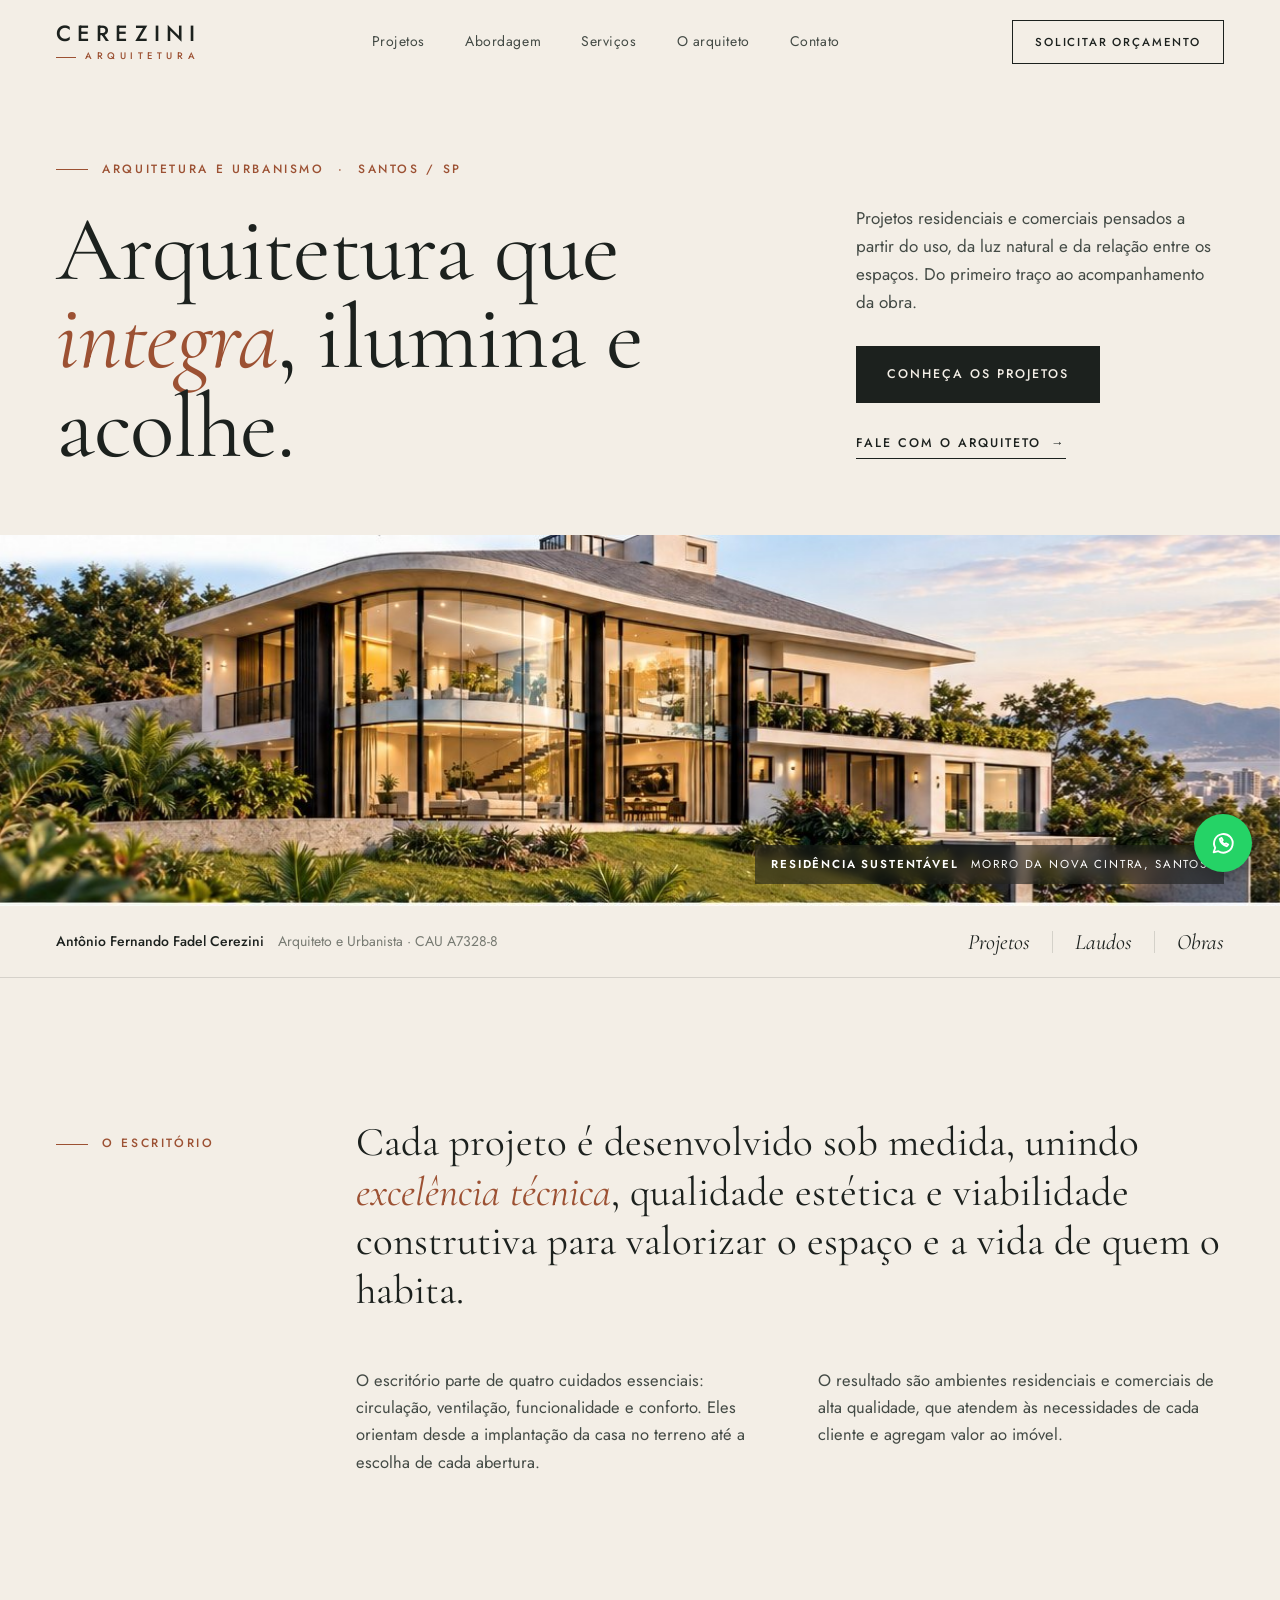
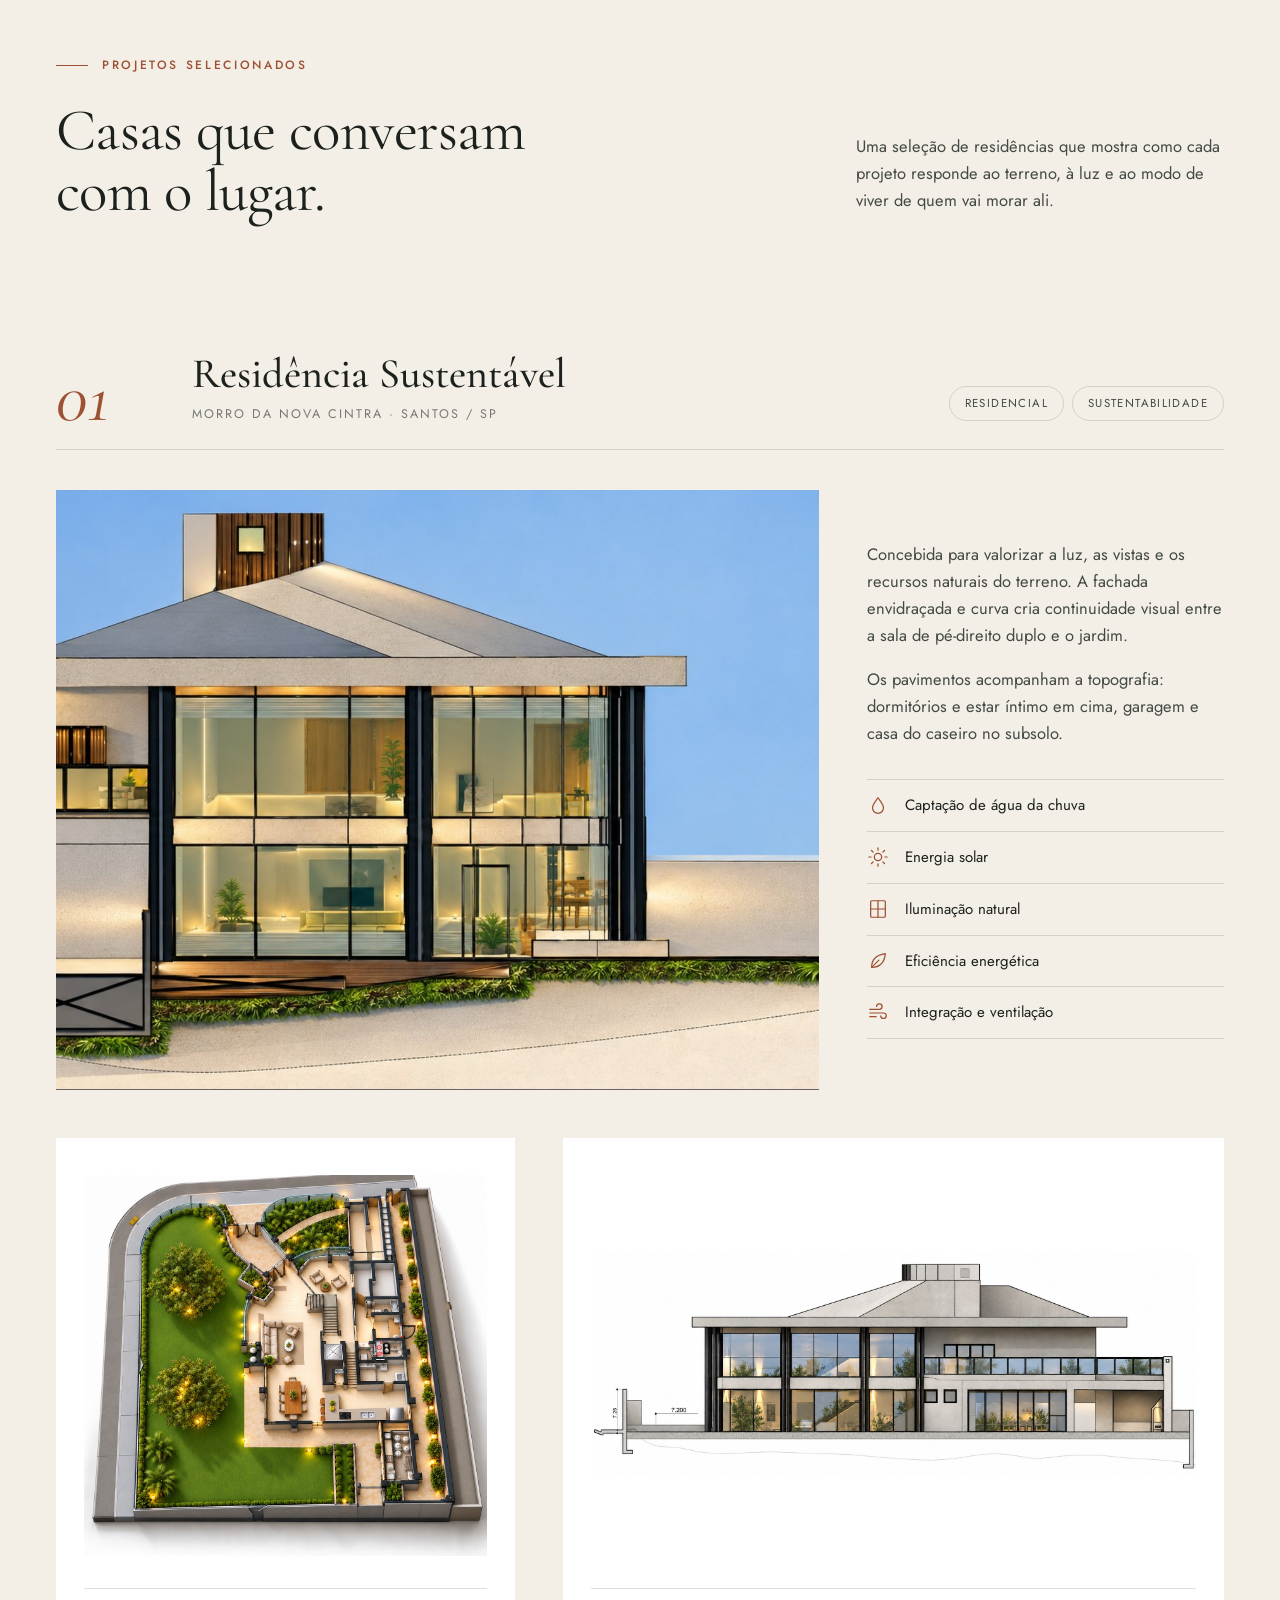
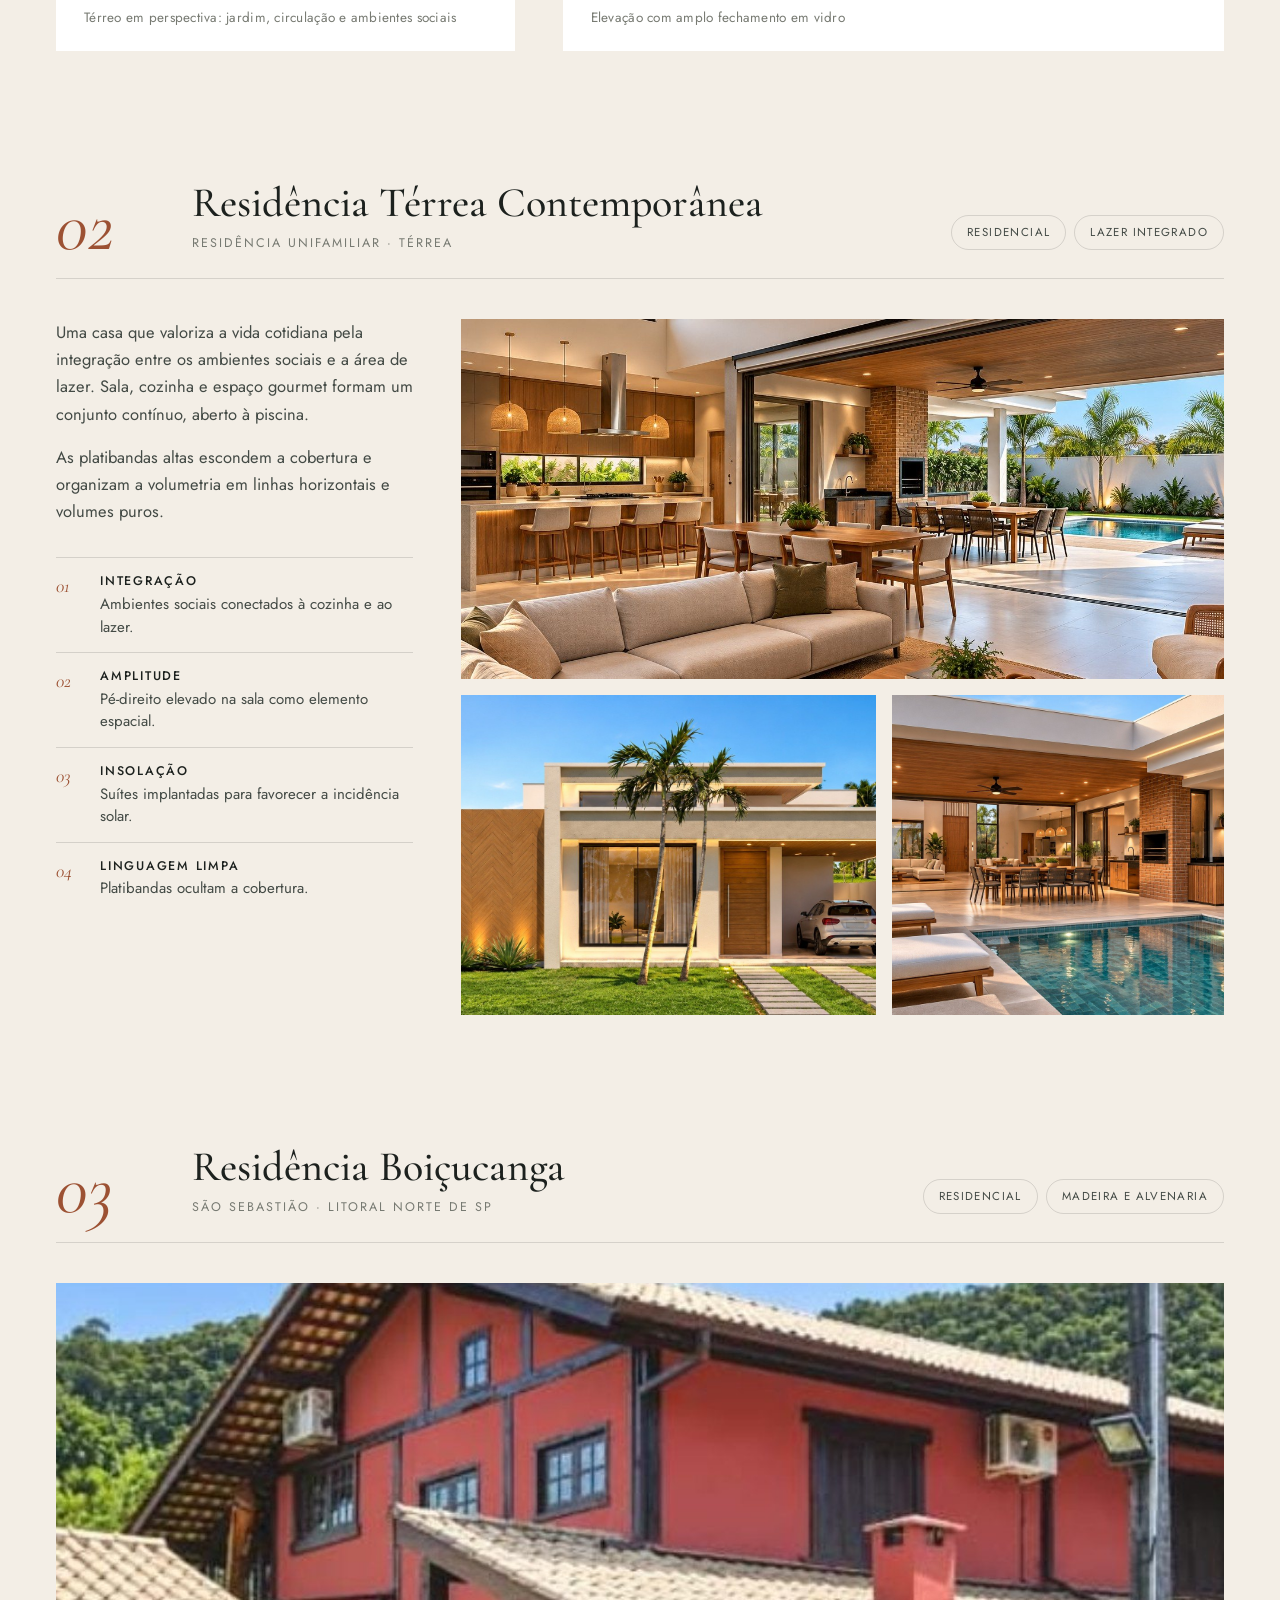
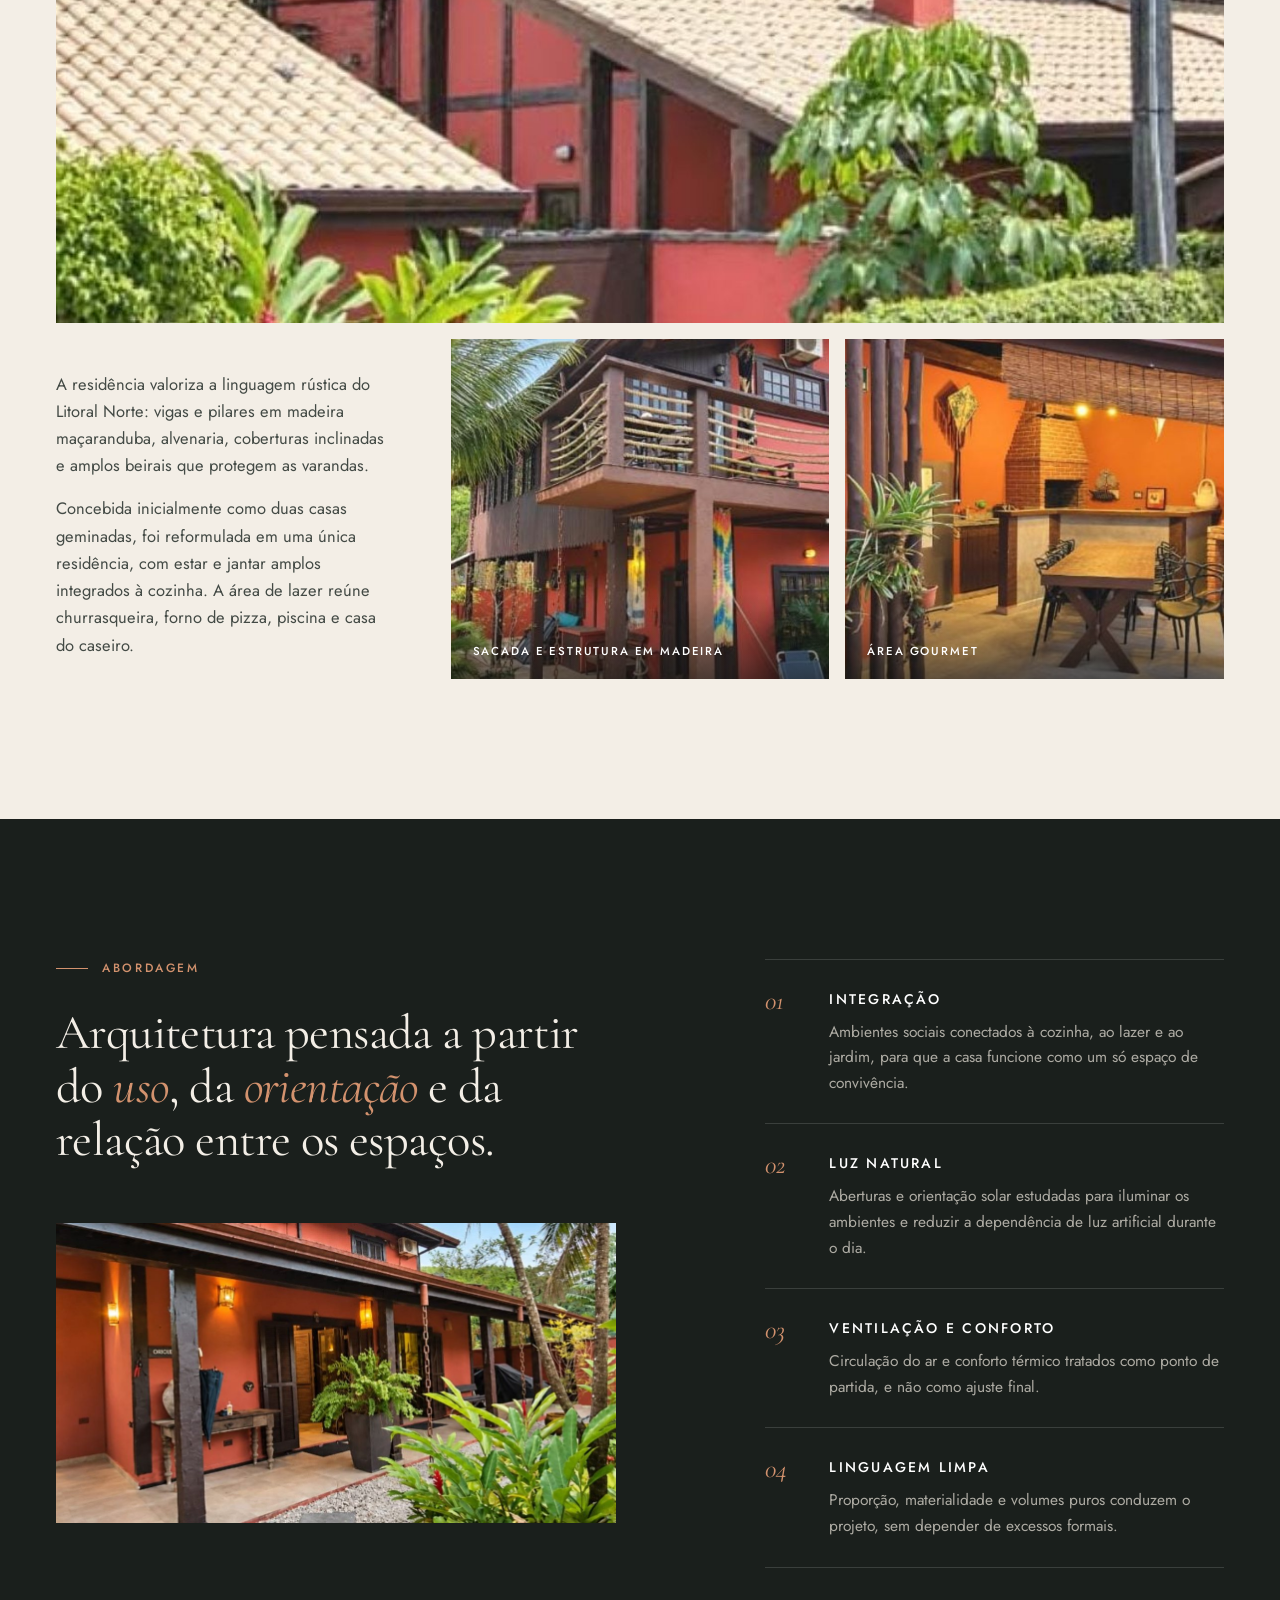
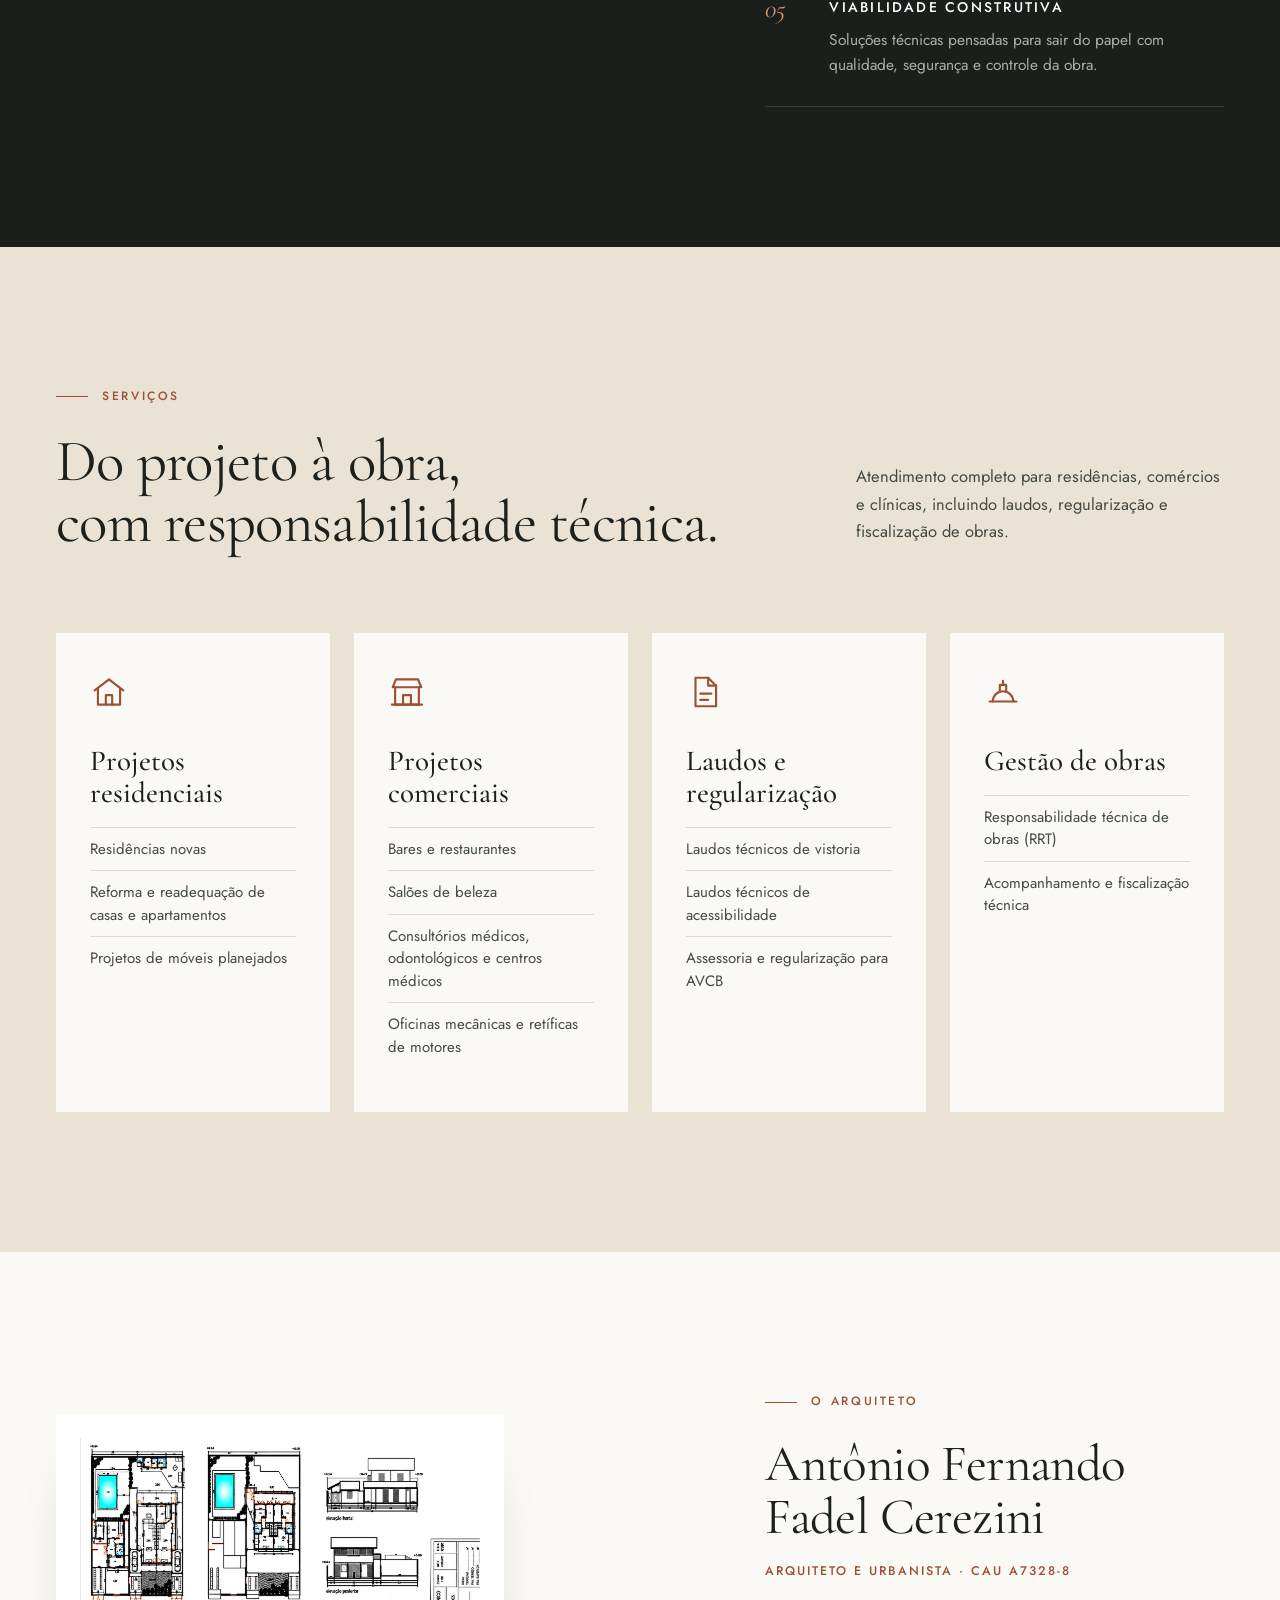
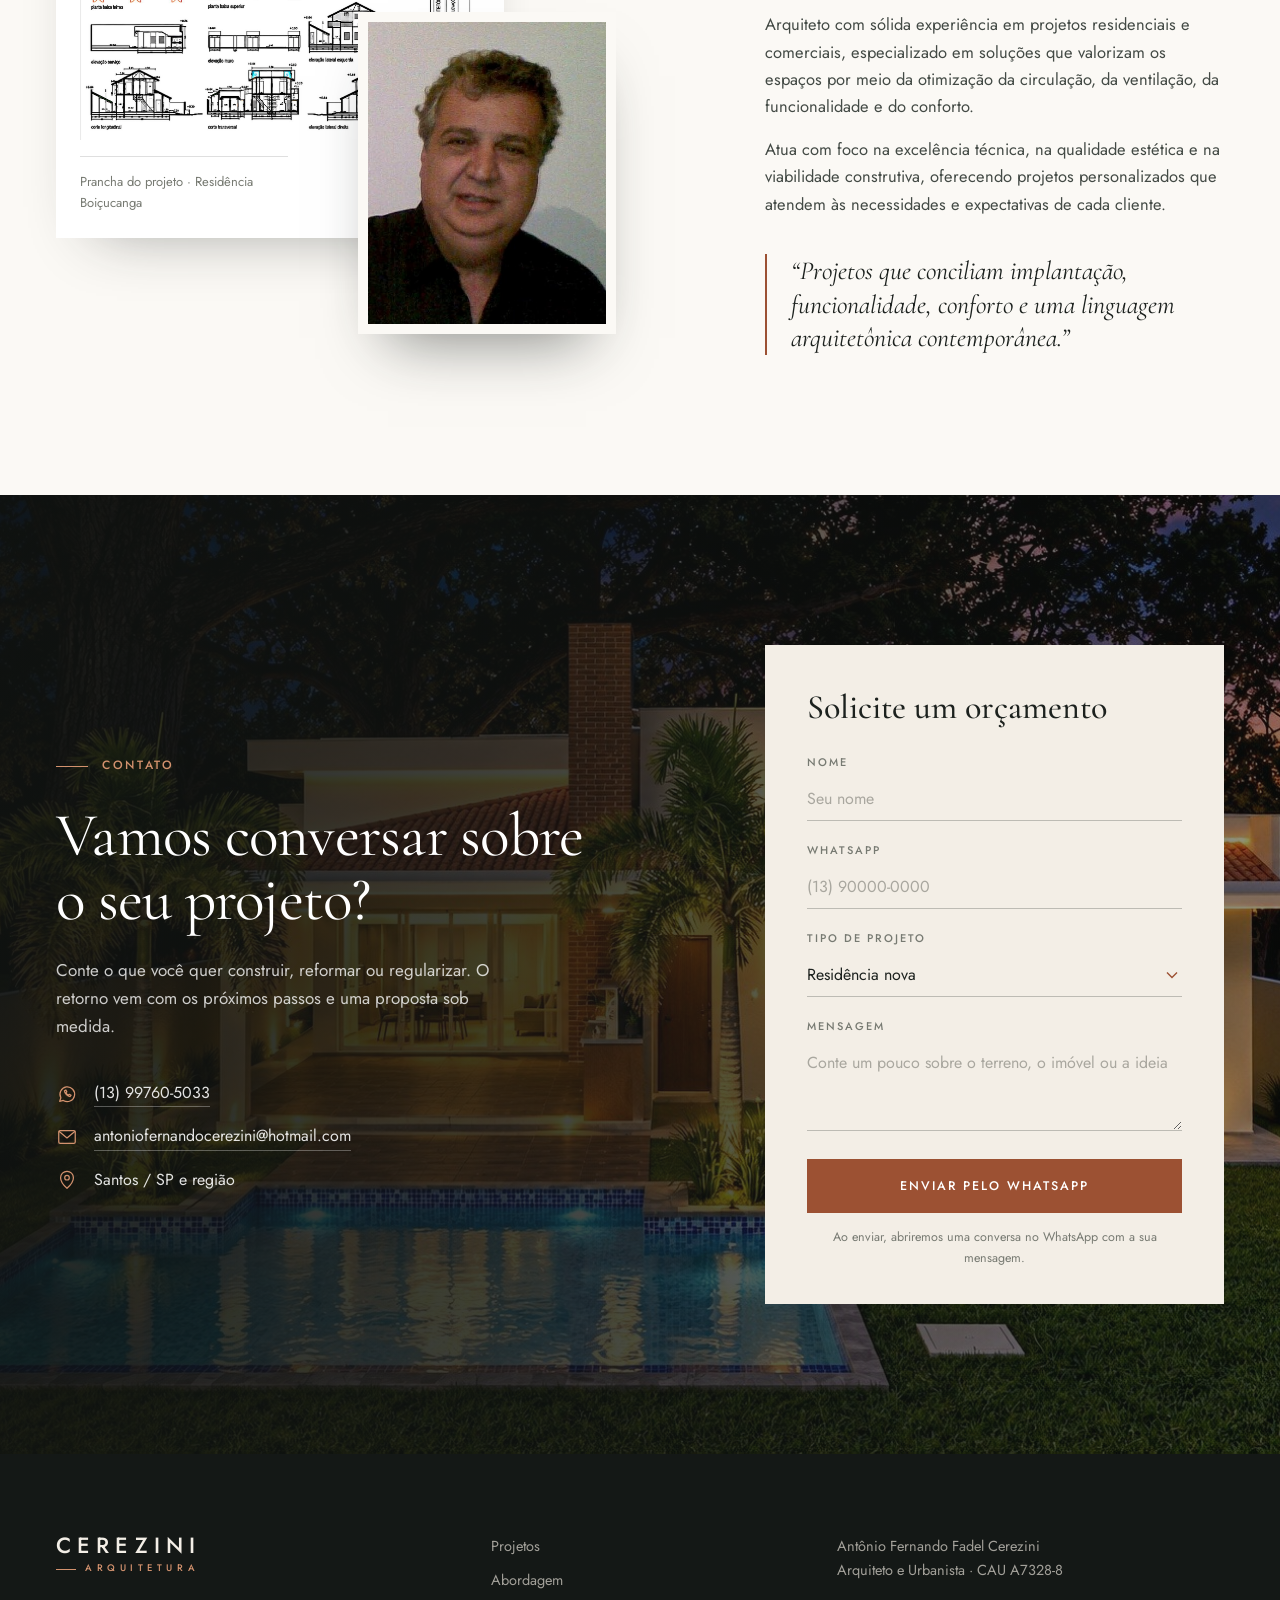
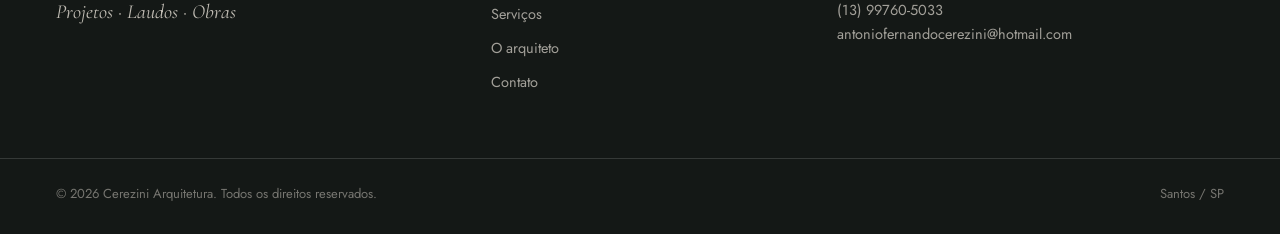
==== index.html @ 1095904b "Publica a primeira versão da landing page Cerezini Arquitetura Site estático (HTML, CSS e JS), com a" ====
<!doctype html>
<html lang="pt-BR">
<head>
  <meta charset="utf-8">
  <meta name="viewport" content="width=device-width, initial-scale=1">
  <title>Cerezini Arquitetura | Antônio Fernando Fadel Cerezini</title>
  <meta name="description" content="Projetos residenciais e comerciais, laudos técnicos e acompanhamento de obras em Santos e região. Arquiteto e Urbanista Antônio Fernando Fadel Cerezini, CAU A7328-8.">
  <link rel="preconnect" href="https://fonts.googleapis.com">
  <link rel="preconnect" href="https://fonts.gstatic.com" crossorigin>
  <link href="https://fonts.googleapis.com/css2?family=Cormorant+Garamond:ital,wght@0,400;0,500;0,600;1,400;1,500&family=Jost:wght@300;400;500;600&display=swap" rel="stylesheet">
  <link rel="stylesheet" href="css/styles.css">
  <script>document.documentElement.classList.add('js')</script>
</head>
<body>

  <!-- ============ CABEÇALHO ============ -->
  <header class="site-header" id="topo">
    <div class="container header-inner">
      <a href="#topo" class="brand" aria-label="Cerezini Arquitetura">
        <span class="brand-name">Cerezini</span>
        <span class="brand-sub">Arquitetura</span>
      </a>

      <nav class="main-nav" aria-label="Navegação principal">
        <a href="#projetos">Projetos</a>
        <a href="#abordagem">Abordagem</a>
        <a href="#servicos">Serviços</a>
        <a href="#sobre">O arquiteto</a>
        <a href="#contato">Contato</a>
      </nav>

      <a href="#contato" class="btn btn-outline btn-sm">Solicitar orçamento</a>
    </div>
  </header>

  <main>

    <!-- ============ HERO ============ -->
    <section class="hero">
      <div class="container hero-grid">
        <div class="hero-title reveal">
          <p class="eyebrow">Arquitetura e Urbanismo &nbsp;·&nbsp; Santos / SP</p>
          <h1>Arquitetura que <em>integra</em>, ilumina e acolhe.</h1>
        </div>
        <div class="hero-aside reveal">
          <p>Projetos residenciais e comerciais pensados a partir do uso, da luz natural e da relação entre os espaços. Do primeiro traço ao acompanhamento da obra.</p>
          <div class="hero-actions">
            <a href="#projetos" class="btn btn-dark">Conheça os projetos</a>
            <a href="#contato" class="link-arrow">Fale com o arquiteto <span aria-hidden="true">→</span></a>
          </div>
        </div>
      </div>

      <figure class="hero-media">
        <img src="img/nova-cintra-panorama.jpg" width="1536" height="360"
             alt="Residência com fachada curva de vidro ao entardecer, no alto de um morro com vista para Santos">
        <figcaption><span>Residência Sustentável</span> Morro da Nova Cintra, Santos</figcaption>
      </figure>

      <div class="container hero-meta">
        <p><strong>Antônio Fernando Fadel Cerezini</strong> Arquiteto e Urbanista · CAU A7328-8</p>
        <ul class="triad">
          <li>Projetos</li><li>Laudos</li><li>Obras</li>
        </ul>
      </div>
    </section>

    <!-- ============ INTRO ============ -->
    <section class="intro section">
      <div class="container intro-grid">
        <p class="section-label reveal">O escritório</p>
        <div class="intro-body">
          <p class="lead reveal">Cada projeto é desenvolvido sob medida, unindo <em>excelência técnica</em>, qualidade estética e viabilidade construtiva para valorizar o espaço e a vida de quem o habita.</p>
          <div class="intro-cols reveal">
            <p>O escritório parte de quatro cuidados essenciais: circulação, ventilação, funcionalidade e conforto. Eles orientam desde a implantação da casa no terreno até a escolha de cada abertura.</p>
            <p>O resultado são ambientes residenciais e comerciais de alta qualidade, que atendem às necessidades de cada cliente e agregam valor ao imóvel.</p>
          </div>
        </div>
      </div>
    </section>

    <!-- ============ PROJETOS ============ -->
    <section class="projects section" id="projetos">
      <div class="container">
        <header class="section-head reveal">
          <p class="section-label">Projetos selecionados</p>
          <h2>Casas que conversam<br>com o lugar.</h2>
          <p class="section-intro">Uma seleção de residências que mostra como cada projeto responde ao terreno, à luz e ao modo de viver de quem vai morar ali.</p>
        </header>

        <!-- Projeto 01 -->
        <article class="project project-a">
          <div class="project-head reveal">
            <span class="project-num">01</span>
            <div>
              <h3>Residência Sustentável</h3>
              <p class="project-loc">Morro da Nova Cintra · Santos / SP</p>
            </div>
            <ul class="tags"><li>Residencial</li><li>Sustentabilidade</li></ul>
          </div>

          <div class="project-a-grid">
            <figure class="media media-main reveal">
              <img src="img/nova-cintra-fachada.jpg" width="2124" height="1080" loading="lazy"
                   alt="Fachada frontal com grandes panos de vidro iluminados, elementos de concreto e cobertura inclinada">
            </figure>

            <div class="project-text reveal">
              <p>Concebida para valorizar a luz, as vistas e os recursos naturais do terreno. A fachada envidraçada e curva cria continuidade visual entre a sala de pé-direito duplo e o jardim.</p>
              <p>Os pavimentos acompanham a topografia: dormitórios e estar íntimo em cima, garagem e casa do caseiro no subsolo.</p>

              <ul class="features">
                <li>
                  <svg viewBox="0 0 24 24" aria-hidden="true"><path d="M12 3c3 4.2 6 7.4 6 11a6 6 0 0 1-12 0c0-3.6 3-6.8 6-11z"/></svg>
                  Captação de água da chuva
                </li>
                <li>
                  <svg viewBox="0 0 24 24" aria-hidden="true"><circle cx="12" cy="12" r="4"/><path d="M12 2v2.5M12 19.5V22M2 12h2.5M19.5 12H22M4.9 4.9l1.8 1.8M17.3 17.3l1.8 1.8M4.9 19.1l1.8-1.8M17.3 6.7l1.8-1.8"/></svg>
                  Energia solar
                </li>
                <li>
                  <svg viewBox="0 0 24 24" aria-hidden="true"><rect x="4" y="3" width="16" height="18" rx="1"/><path d="M12 3v18M4 12h16"/></svg>
                  Iluminação natural
                </li>
                <li>
                  <svg viewBox="0 0 24 24" aria-hidden="true"><path d="M5 19c0-8 5-13.5 15-15-1 10-6.5 15-15 15z"/><path d="M5 19l8-8"/></svg>
                  Eficiência energética
                </li>
                <li>
                  <svg viewBox="0 0 24 24" aria-hidden="true"><path d="M3 8h10.5a3 3 0 1 0-3-3"/><path d="M3 12h15a3 3 0 1 1-3 3"/><path d="M3 16h7"/></svg>
                  Integração e ventilação
                </li>
              </ul>
            </div>
          </div>

          <div class="project-a-row">
            <figure class="media media-paper reveal">
              <img src="img/nova-cintra-terreo-3d.jpg" width="1292" height="1218" loading="lazy"
                   alt="Perspectiva 3D humanizada do pavimento térreo, com jardim curvo e caminhos de pedra">
              <figcaption>Térreo em perspectiva: jardim, circulação e ambientes sociais</figcaption>
            </figure>
            <figure class="media media-paper reveal">
              <img src="img/nova-cintra-elevacao.jpg" width="1870" height="841" loading="lazy"
                   alt="Elevação colorida da residência com amplo fechamento em vidro">
              <figcaption>Elevação com amplo fechamento em vidro</figcaption>
            </figure>
          </div>
        </article>

        <!-- Projeto 02 -->
        <article class="project project-b">
          <div class="project-head reveal">
            <span class="project-num">02</span>
            <div>
              <h3>Residência Térrea Contemporânea</h3>
              <p class="project-loc">Residência unifamiliar · Térrea</p>
            </div>
            <ul class="tags"><li>Residencial</li><li>Lazer integrado</li></ul>
          </div>

          <div class="project-b-grid">
            <div class="project-text reveal">
              <p>Uma casa que valoriza a vida cotidiana pela integração entre os ambientes sociais e a área de lazer. Sala, cozinha e espaço gourmet formam um conjunto contínuo, aberto à piscina.</p>
              <p>As platibandas altas escondem a cobertura e organizam a volumetria em linhas horizontais e volumes puros.</p>

              <ol class="principles-mini">
                <li><span>Integração</span> Ambientes sociais conectados à cozinha e ao lazer.</li>
                <li><span>Amplitude</span> Pé-direito elevado na sala como elemento espacial.</li>
                <li><span>Insolação</span> Suítes implantadas para favorecer a incidência solar.</li>
                <li><span>Linguagem limpa</span> Platibandas ocultam a cobertura.</li>
              </ol>
            </div>

            <div class="mosaic">
              <figure class="media m-wide reveal">
                <img src="img/terrea-integracao.jpg" width="1536" height="629" loading="lazy"
                     alt="Sala, cozinha e jantar integrados, abertos para a piscina e o jardim">
              </figure>
              <figure class="media m-a reveal">
                <img src="img/terrea-fachada.jpg" width="1109" height="841" loading="lazy"
                     alt="Fachada contemporânea com platibandas, revestimento em madeira e palmeiras">
              </figure>
              <figure class="media m-b reveal">
                <img src="img/terrea-lazer.jpg" width="1536" height="932" loading="lazy"
                     alt="Área gourmet coberta conectada à piscina">
              </figure>
            </div>
          </div>
        </article>

        <!-- Projeto 03 -->
        <article class="project project-c">
          <div class="project-head reveal">
            <span class="project-num">03</span>
            <div>
              <h3>Residência Boiçucanga</h3>
              <p class="project-loc">São Sebastião · Litoral Norte de SP</p>
            </div>
            <ul class="tags"><li>Residencial</li><li>Madeira e alvenaria</li></ul>
          </div>

          <figure class="media media-hero-c reveal">
            <img src="img/boicucanga-fachada.jpg" width="1292" height="826" loading="lazy"
                 alt="Casa de fachada terracota com estrutura de madeira aparente e telhados inclinados, cercada pela Mata Atlântica">
          </figure>

          <div class="project-c-grid">
            <div class="project-text reveal">
              <p>A residência valoriza a linguagem rústica do Litoral Norte: vigas e pilares em madeira maçaranduba, alvenaria, coberturas inclinadas e amplos beirais que protegem as varandas.</p>
              <p>Concebida inicialmente como duas casas geminadas, foi reformulada em uma única residência, com estar e jantar amplos integrados à cozinha. A área de lazer reúne churrasqueira, forno de pizza, piscina e casa do caseiro.</p>
            </div>
            <figure class="media reveal">
              <img src="img/boicucanga-sacada.jpg" width="1296" height="811" loading="lazy"
                   alt="Sacada em madeira apoiada em pilares, sobre a varanda térrea">
              <figcaption>Sacada e estrutura em madeira</figcaption>
            </figure>
            <figure class="media reveal">
              <img src="img/boicucanga-gourmet.jpg" width="1266" height="798" loading="lazy"
                   alt="Área gourmet com churrasqueira de tijolos, forno de pizza e mesa de madeira">
              <figcaption>Área gourmet</figcaption>
            </figure>
          </div>
        </article>
      </div>
    </section>

    <!-- ============ ABORDAGEM ============ -->
    <section class="approach section" id="abordagem">
      <div class="container approach-grid">
        <div class="approach-left">
          <p class="section-label light reveal">Abordagem</p>
          <h2 class="reveal">Arquitetura pensada a partir do <em>uso</em>, da <em>orientação</em> e da relação entre os espaços.</h2>
          <figure class="media approach-img reveal">
            <img src="img/boicucanga-varanda.jpg" width="1447" height="602" loading="lazy"
                 alt="Varanda coberta com pilares de madeira, iluminação quente e jardim tropical">
          </figure>
        </div>

        <ol class="principles">
          <li class="reveal">
            <span class="p-num">01</span>
            <div><h3>Integração</h3><p>Ambientes sociais conectados à cozinha, ao lazer e ao jardim, para que a casa funcione como um só espaço de convivência.</p></div>
          </li>
          <li class="reveal">
            <span class="p-num">02</span>
            <div><h3>Luz natural</h3><p>Aberturas e orientação solar estudadas para iluminar os ambientes e reduzir a dependência de luz artificial durante o dia.</p></div>
          </li>
          <li class="reveal">
            <span class="p-num">03</span>
            <div><h3>Ventilação e conforto</h3><p>Circulação do ar e conforto térmico tratados como ponto de partida, e não como ajuste final.</p></div>
          </li>
          <li class="reveal">
            <span class="p-num">04</span>
            <div><h3>Linguagem limpa</h3><p>Proporção, materialidade e volumes puros conduzem o projeto, sem depender de excessos formais.</p></div>
          </li>
          <li class="reveal">
            <span class="p-num">05</span>
            <div><h3>Viabilidade construtiva</h3><p>Soluções técnicas pensadas para sair do papel com qualidade, segurança e controle da obra.</p></div>
          </li>
        </ol>
      </div>
    </section>

    <!-- ============ SERVIÇOS ============ -->
    <section class="services section" id="servicos">
      <div class="container">
        <header class="section-head reveal">
          <p class="section-label">Serviços</p>
          <h2>Do projeto à obra,<br>com responsabilidade técnica.</h2>
          <p class="section-intro">Atendimento completo para residências, comércios e clínicas, incluindo laudos, regularização e fiscalização de obras.</p>
        </header>

        <div class="services-grid">
          <article class="service reveal">
            <svg viewBox="0 0 24 24" aria-hidden="true"><path d="M3 11l9-7 9 7"/><path d="M5 9.5V20h14V9.5"/><path d="M10 20v-6h4v6"/></svg>
            <h3>Projetos residenciais</h3>
            <ul>
              <li>Residências novas</li>
              <li>Reforma e readequação de casas e apartamentos</li>
              <li>Projetos de móveis planejados</li>
            </ul>
          </article>
          <article class="service reveal">
            <svg viewBox="0 0 24 24" aria-hidden="true"><path d="M3 9l2-5h14l2 5z"/><path d="M4.5 9v11h15V9"/><path d="M2.5 20h19"/><path d="M9.5 20v-6h5v6"/></svg>
            <h3>Projetos comerciais</h3>
            <ul>
              <li>Bares e restaurantes</li>
              <li>Salões de beleza</li>
              <li>Consultórios médicos, odontológicos e centros médicos</li>
              <li>Oficinas mecânicas e retíficas de motores</li>
            </ul>
          </article>
          <article class="service reveal">
            <svg viewBox="0 0 24 24" aria-hidden="true"><path d="M6 3h8l5 5v13H6z"/><path d="M14 3v5h5"/><path d="M9 13h7M9 17h5"/></svg>
            <h3>Laudos e regularização</h3>
            <ul>
              <li>Laudos técnicos de vistoria</li>
              <li>Laudos técnicos de acessibilidade</li>
              <li>Assessoria e regularização para AVCB</li>
            </ul>
          </article>
          <article class="service reveal">
            <svg viewBox="0 0 24 24" aria-hidden="true"><path d="M3.5 18h17"/><path d="M5.5 18a6.5 6.5 0 0 1 13 0"/><path d="M10 11.8V7.5h4v4.3"/><path d="M12 7.5V5"/></svg>
            <h3>Gestão de obras</h3>
            <ul>
              <li>Responsabilidade técnica de obras (RRT)</li>
              <li>Acompanhamento e fiscalização técnica</li>
            </ul>
          </article>
        </div>
      </div>
    </section>

    <!-- ============ SOBRE ============ -->
    <section class="about section" id="sobre">
      <div class="container about-grid">
        <div class="about-visual reveal">
          <figure class="about-drawing">
            <img src="img/boicucanga-prancha.jpg" width="1590" height="1199" loading="lazy"
                 alt="Prancha do projeto arquitetônico com plantas, cortes e elevações da Residência Boiçucanga">
            <figcaption>Prancha do projeto · Residência Boiçucanga</figcaption>
          </figure>
          <figure class="about-portrait">
            <img src="img/arquiteto-retrato.jpg" width="442" height="553" loading="lazy"
                 alt="Retrato do arquiteto Antônio Fernando Fadel Cerezini">
          </figure>
        </div>
        <div class="about-text">
          <p class="section-label reveal">O arquiteto</p>
          <h2 class="reveal">Antônio Fernando<br>Fadel Cerezini</h2>
          <p class="about-role reveal">Arquiteto e Urbanista · CAU A7328-8</p>
          <p class="reveal">Arquiteto com sólida experiência em projetos residenciais e comerciais, especializado em soluções que valorizam os espaços por meio da otimização da circulação, da ventilação, da funcionalidade e do conforto.</p>
          <p class="reveal">Atua com foco na excelência técnica, na qualidade estética e na viabilidade construtiva, oferecendo projetos personalizados que atendem às necessidades e expectativas de cada cliente.</p>
          <blockquote class="reveal">“Projetos que conciliam implantação, funcionalidade, conforto e uma linguagem arquitetônica contemporânea.”</blockquote>
        </div>
      </div>
    </section>

    <!-- ============ CONTATO ============ -->
    <section class="contact" id="contato">
      <img class="contact-bg" src="img/terrea-noturna.jpg" width="1663" height="946" loading="lazy" alt="">
      <div class="container contact-grid">
        <div class="contact-info">
          <p class="section-label light reveal">Contato</p>
          <h2 class="reveal">Vamos conversar sobre o seu projeto?</h2>
          <p class="reveal">Conte o que você quer construir, reformar ou regularizar. O retorno vem com os próximos passos e uma proposta sob medida.</p>
          <ul class="contact-list reveal">
            <li>
              <svg viewBox="0 0 24 24" aria-hidden="true"><path d="M4 20l1.3-3.9A8 8 0 1 1 8 19z"/><path d="M9.2 8.6c.2 2.6 3.4 5.9 6.1 6.2l1.2-1.5-2-1-1 .9c-1-.4-2.2-1.6-2.6-2.6l.9-1-1-2z"/></svg>
              <a href="https://wa.me/5513997605033" target="_blank" rel="noopener">(13) 99760-5033</a>
            </li>
            <li>
              <svg viewBox="0 0 24 24" aria-hidden="true"><rect x="3" y="5" width="18" height="14" rx="1.5"/><path d="M3.5 6l8.5 7 8.5-7"/></svg>
              <a href="mailto:antoniofernandocerezini@hotmail.com">antoniofernandocerezini@hotmail.com</a>
            </li>
            <li>
              <svg viewBox="0 0 24 24" aria-hidden="true"><path d="M12 21s-7-6.1-7-11.5a7 7 0 0 1 14 0C19 14.9 12 21 12 21z"/><circle cx="12" cy="9.5" r="2.5"/></svg>
              Santos / SP e região
            </li>
          </ul>
        </div>

        <form class="contact-form reveal" id="form-contato" novalidate>
          <h3>Solicite um orçamento</h3>
          <label>Nome
            <input type="text" name="nome" placeholder="Seu nome" required>
          </label>
          <label>WhatsApp
            <input type="tel" name="telefone" placeholder="(13) 90000-0000" required>
          </label>
          <label>Tipo de projeto
            <select name="tipo">
              <option>Residência nova</option>
              <option>Reforma de casa ou apartamento</option>
              <option>Projeto comercial</option>
              <option>Laudo técnico / AVCB</option>
              <option>Acompanhamento de obra</option>
              <option>Outro</option>
            </select>
          </label>
          <label>Mensagem
            <textarea name="mensagem" rows="3" placeholder="Conte um pouco sobre o terreno, o imóvel ou a ideia"></textarea>
          </label>
          <button type="submit" class="btn btn-terra">Enviar pelo WhatsApp</button>
          <p class="form-note">Ao enviar, abriremos uma conversa no WhatsApp com a sua mensagem.</p>
        </form>
      </div>
    </section>
  </main>

  <!-- ============ RODAPÉ ============ -->
  <footer class="site-footer">
    <div class="container footer-grid">
      <div>
        <a href="#topo" class="brand brand-light" aria-label="Cerezini Arquitetura">
          <span class="brand-name">Cerezini</span>
          <span class="brand-sub">Arquitetura</span>
        </a>
        <p class="footer-tag">Projetos · Laudos · Obras</p>
      </div>
      <nav class="footer-nav" aria-label="Rodapé">
        <a href="#projetos">Projetos</a>
        <a href="#abordagem">Abordagem</a>
        <a href="#servicos">Serviços</a>
        <a href="#sobre">O arquiteto</a>
        <a href="#contato">Contato</a>
      </nav>
      <div class="footer-contact">
        <p>Antônio Fernando Fadel Cerezini<br>Arquiteto e Urbanista · CAU A7328-8</p>
        <p><a href="https://wa.me/5513997605033" target="_blank" rel="noopener">(13) 99760-5033</a><br>
           <a href="mailto:antoniofernandocerezini@hotmail.com">antoniofernandocerezini@hotmail.com</a></p>
      </div>
    </div>
    <div class="container footer-bottom">
      <p>© <span id="ano">2026</span> Cerezini Arquitetura. Todos os direitos reservados.</p>
      <p>Santos / SP</p>
    </div>
  </footer>

  <a class="wa-float" href="https://wa.me/5513997605033" target="_blank" rel="noopener" aria-label="Conversar no WhatsApp">
    <svg viewBox="0 0 24 24" aria-hidden="true"><path d="M4 20l1.3-3.9A8 8 0 1 1 8 19z"/><path d="M9.2 8.6c.2 2.6 3.4 5.9 6.1 6.2l1.2-1.5-2-1-1 .9c-1-.4-2.2-1.6-2.6-2.6l.9-1-1-2z"/></svg>
  </a>

  <script src="js/main.js"></script>
</body>
</html>
---- css/styles.css ----
/* =========================================================
   Terra Firme Arquitetura e Obras — Landing page
   Design: editorial, tons terrosos, tipografia serifada
   ========================================================= */

:root {
  --paper:      #F3EEE6;
  --paper-2:    #EAE2D5;
  --paper-3:    #FBF9F5;
  --ink:        #1C211E;
  --ink-2:      #434A45;
  --muted:      #777A72;
  --terra:      #9C5133;
  --terra-dark: #7E3F27;
  --terra-soft: #D3926E;
  --dark:       #1A1F1C;
  --darker:     #141816;
  --line:       rgba(28, 33, 30, .14);
  --line-light: rgba(255, 255, 255, .14);

  --serif: "Cormorant Garamond", "Times New Roman", serif;
  --sans:  "Jost", "Helvetica Neue", Arial, sans-serif;

  --header-h: 84px;
  --gutter: 56px;
  --ease: cubic-bezier(.2, .7, .2, 1);
}

*, *::before, *::after { box-sizing: border-box; }

html { scroll-behavior: smooth; scroll-padding-top: var(--header-h); }

body {
  margin: 0;
  background: var(--paper);
  color: var(--ink);
  font-family: var(--sans);
  font-weight: 400;
  font-size: 17px;
  line-height: 1.65;
  -webkit-font-smoothing: antialiased;
  text-rendering: optimizeLegibility;
}

img { display: block; max-width: 100%; height: auto; }
a { color: inherit; text-decoration: none; }
ul, ol { list-style: none; margin: 0; padding: 0; }
h1, h2, h3, p, figure, blockquote { margin: 0; }

.container {
  width: 100%;
  max-width: 1440px;
  margin: 0 auto;
  padding: 0 var(--gutter);
}

.section { padding: 140px 0; }

/* ---------- Tipografia base ---------- */

h1, h2 {
  font-family: var(--serif);
  font-weight: 400;
  letter-spacing: -.012em;
  color: var(--ink);
}
h2 { font-size: clamp(42px, 4.6vw, 68px); line-height: 1.04; }
h1 em, h2 em, .lead em { font-style: italic; color: var(--terra); }

.eyebrow,
.section-label {
  display: flex;
  align-items: center;
  gap: 14px;
  font-size: 12px;
  font-weight: 500;
  letter-spacing: .22em;
  text-transform: uppercase;
  color: var(--terra);
}
.eyebrow::before,
.section-label::before {
  content: "";
  width: 32px;
  height: 1px;
  background: currentColor;
}
.section-label.light { color: var(--terra-soft); }

/* ---------- Botões ---------- */

.btn {
  display: inline-flex;
  align-items: center;
  justify-content: center;
  gap: 10px;
  padding: 17px 30px;
  font-family: var(--sans);
  font-size: 12.5px;
  font-weight: 500;
  letter-spacing: .16em;
  text-transform: uppercase;
  border: 1px solid transparent;
  cursor: pointer;
  transition: background-color .35s var(--ease), color .35s var(--ease), border-color .35s var(--ease);
}
.btn-sm { padding: 12px 22px; font-size: 11.5px; }
.btn-dark { background: var(--ink); color: var(--paper); }
.btn-dark:hover { background: var(--terra); }
.btn-outline { border-color: var(--ink); color: var(--ink); }
.btn-outline:hover { background: var(--ink); color: var(--paper); }
.btn-terra { background: var(--terra); color: #fff; }
.btn-terra:hover { background: var(--terra-dark); }

.link-arrow {
  display: inline-flex;
  gap: 10px;
  font-size: 12.5px;
  font-weight: 500;
  letter-spacing: .16em;
  text-transform: uppercase;
  padding-bottom: 5px;
  border-bottom: 1px solid var(--ink);
  transition: color .3s, border-color .3s;
}
.link-arrow span { transition: transform .3s var(--ease); }
.link-arrow:hover { color: var(--terra); border-color: var(--terra); }
.link-arrow:hover span { transform: translateX(4px); }

/* ---------- Cabeçalho ---------- */

.site-header {
  position: fixed;
  inset: 0 0 auto 0;
  height: var(--header-h);
  z-index: 50;
  transition: background-color .4s, box-shadow .4s, backdrop-filter .4s;
}
.site-header.scrolled {
  background: rgba(243, 238, 230, .9);
  backdrop-filter: blur(12px);
  -webkit-backdrop-filter: blur(12px);
  box-shadow: 0 1px 0 var(--line);
}
.header-inner {
  height: 100%;
  display: flex;
  align-items: center;
  justify-content: space-between;
  gap: 32px;
}

.brand {
  display: inline-flex;
  flex-direction: column;
  align-items: flex-start;
  color: var(--ink);
  line-height: 1;
}
.brand-name {
  font-family: var(--sans);
  font-weight: 500;
  font-size: 22px;
  letter-spacing: .28em;
  margin-right: -.28em;
  text-transform: uppercase;
}
.brand-sub {
  display: flex;
  align-items: center;
  gap: 9px;
  margin-top: 8px;
  font-size: 9.5px;
  font-weight: 500;
  letter-spacing: .48em;
  text-transform: uppercase;
  color: var(--terra);
}
.brand-sub::before {
  content: "";
  width: 20px;
  height: 1px;
  background: currentColor;
}

.main-nav { display: flex; gap: 40px; }
.main-nav a {
  position: relative;
  font-size: 14px;
  letter-spacing: .04em;
  color: var(--ink-2);
  padding: 6px 0;
  transition: color .3s;
}
.main-nav a::after {
  content: "";
  position: absolute;
  left: 0; right: 0; bottom: 0;
  height: 1px;
  background: var(--terra);
  transform: scaleX(0);
  transform-origin: left;
  transition: transform .35s var(--ease);
}
.main-nav a:hover { color: var(--terra); }
.main-nav a:hover::after { transform: scaleX(1); }

/* ---------- Hero ---------- */

.hero { padding-top: calc(var(--header-h) + 76px); }

.hero-grid {
  display: grid;
  grid-template-columns: repeat(12, 1fr);
  gap: 32px;
  align-items: end;
}
.hero-title { grid-column: 1 / span 8; }
.hero h1 {
  margin-top: 26px;
  font-size: clamp(56px, 7.2vw, 112px);
  line-height: .96;
}
.hero-aside { grid-column: 9 / span 4; padding-bottom: 12px; }
.hero-aside p { color: var(--ink-2); font-size: 17px; max-width: 380px; }
.hero-actions { margin-top: 30px; display: flex; align-items: center; gap: 30px; flex-wrap: wrap; }

.hero-media {
  position: relative;
  margin-top: 64px;
  height: clamp(300px, 29vw, 440px);
  overflow: hidden;
}
.hero-media img {
  width: 100%;
  height: 100%;
  object-fit: cover;
  object-position: 50% 55%;
  animation: heroZoom 2.4s var(--ease) both;
}
@keyframes heroZoom { from { transform: scale(1.06); } to { transform: scale(1); } }
.hero-media figcaption {
  position: absolute;
  right: var(--gutter);
  bottom: 22px;
  padding: 10px 16px;
  background: rgba(20, 24, 22, .55);
  backdrop-filter: blur(6px);
  -webkit-backdrop-filter: blur(6px);
  color: #fff;
  font-size: 11.5px;
  letter-spacing: .16em;
  text-transform: uppercase;
}
.hero-media figcaption span { font-weight: 600; margin-right: 8px; }

.hero-meta {
  display: flex;
  align-items: center;
  justify-content: space-between;
  gap: 24px;
  padding-top: 24px;
  padding-bottom: 24px;
  font-size: 14px;
  color: var(--muted);
  border-bottom: 1px solid var(--line);
}
.hero-meta strong { color: var(--ink); font-weight: 500; margin-right: 10px; }
.triad { display: flex; gap: 0; }
.triad li {
  font-family: var(--serif);
  font-style: italic;
  font-size: 22px;
  color: var(--ink);
  padding: 0 22px;
  border-left: 1px solid var(--line);
  line-height: 1;
}
.triad li:first-child { border-left: 0; }
.triad li:last-child { padding-right: 0; }

/* ---------- Intro ---------- */

.intro-grid {
  display: grid;
  grid-template-columns: repeat(12, 1fr);
  gap: 32px;
}
.intro-grid .section-label { grid-column: 1 / span 3; align-self: start; margin-top: 16px; }
.intro-body { grid-column: 4 / span 9; }
.lead {
  font-family: var(--serif);
  font-size: clamp(32px, 3.2vw, 46px);
  line-height: 1.2;
  color: var(--ink);
}
.intro-cols {
  margin-top: 52px;
  display: grid;
  grid-template-columns: 1fr 1fr;
  gap: 56px;
  max-width: 880px;
  color: var(--ink-2);
  font-size: 16.5px;
}

/* ---------- Cabeçalho de seção ---------- */

.section-head {
  display: grid;
  grid-template-columns: repeat(12, 1fr);
  gap: 24px 32px;
  align-items: end;
}
.section-head .section-label { grid-column: 1 / -1; }
.section-head h2 { grid-column: 1 / span 7; }
.section-intro {
  grid-column: 9 / span 4;
  color: var(--ink-2);
  font-size: 16.5px;
  max-width: 380px;
  padding-bottom: 8px;
}
.section-head.compact h2 { grid-column: 1 / span 9; }

/* ---------- Mídia ---------- */

.media { position: relative; overflow: hidden; background: var(--paper-2); }
.media img {
  width: 100%;
  height: 100%;
  object-fit: cover;
  transition: transform 1.4s var(--ease);
}
.media:not(.media-paper):hover img { transform: scale(1.035); }
.media figcaption {
  position: absolute;
  inset: auto 0 0 0;
  padding: 48px 22px 18px;
  background: linear-gradient(180deg, transparent, rgba(14, 16, 15, .62));
  color: #fff;
  font-size: 11.5px;
  font-weight: 500;
  letter-spacing: .16em;
  text-transform: uppercase;
}
.media-paper {
  background: #fff;
  padding: 28px 28px 22px;
  overflow: visible;
}
.media-paper figcaption {
  position: static;
  padding: 18px 0 0;
  background: none;
  color: var(--muted);
  font-size: 13.5px;
  font-weight: 400;
  letter-spacing: .02em;
  text-transform: none;
  border-top: 1px solid var(--line);
  margin-top: 22px;
}

/* ---------- Projetos ---------- */

.projects { padding-top: 40px; }

.project { margin-top: 130px; }

.project-head {
  display: grid;
  grid-template-columns: 112px 1fr auto;
  align-items: end;
  gap: 24px;
  padding-bottom: 24px;
  margin-bottom: 40px;
  border-bottom: 1px solid var(--line);
}
.project-num {
  font-family: var(--serif);
  font-style: italic;
  font-size: 72px;
  line-height: .78;
  color: var(--terra);
}
.project-head h3 {
  font-family: var(--serif);
  font-weight: 500;
  font-size: 42px;
  line-height: 1.05;
}
.project-loc {
  margin-top: 8px;
  font-size: 12.5px;
  letter-spacing: .16em;
  text-transform: uppercase;
  color: var(--muted);
}
.tags { display: flex; gap: 8px; padding-bottom: 4px; }
.tags li {
  padding: 7px 15px;
  border: 1px solid var(--line);
  border-radius: 999px;
  font-size: 11.5px;
  letter-spacing: .12em;
  text-transform: uppercase;
  color: var(--ink-2);
}

.project-text p { color: var(--ink-2); font-size: 16.5px; }
.project-text p + p { margin-top: 16px; }

/* Projeto A */
.project-a-grid {
  display: grid;
  grid-template-columns: repeat(12, 1fr);
  gap: 48px;
  align-items: center;
}
.project-a-grid .media-main { grid-column: 1 / span 8; height: 600px; }
.project-a-grid .project-text { grid-column: 9 / span 4; }

.features { margin-top: 32px; border-top: 1px solid var(--line); }
.features li {
  display: flex;
  align-items: center;
  gap: 16px;
  padding: 13px 0;
  border-bottom: 1px solid var(--line);
  font-size: 15px;
  color: var(--ink);
}
.features svg,
.service svg,
.contact-list svg {
  flex: none;
  fill: none;
  stroke: var(--terra);
  stroke-width: 1.35;
  stroke-linecap: round;
  stroke-linejoin: round;
}
.features svg { width: 22px; height: 22px; }

.project-a-row {
  margin-top: 48px;
  display: grid;
  grid-template-columns: repeat(12, 1fr);
  gap: 48px;
}
.project-a-row .media:first-child { grid-column: 1 / span 5; }
.project-a-row .media:last-child  { grid-column: 6 / span 7; }
.project-a-row .media img { height: 400px; object-fit: contain; }

/* Projeto B */
.project-b-grid {
  display: grid;
  grid-template-columns: repeat(12, 1fr);
  gap: 48px;
  align-items: start;
}
.project-b-grid .project-text { grid-column: 1 / span 4; position: sticky; top: calc(var(--header-h) + 32px); }
.mosaic {
  grid-column: 5 / span 8;
  display: grid;
  grid-template-columns: 1.25fr 1fr;
  grid-template-rows: 360px 320px;
  gap: 16px;
}
.mosaic .m-wide { grid-column: 1 / -1; }

.principles-mini { margin-top: 32px; counter-reset: pm; }
.principles-mini li {
  counter-increment: pm;
  position: relative;
  padding: 14px 0 14px 44px;
  border-top: 1px solid var(--line);
  font-size: 15px;
  color: var(--ink-2);
  line-height: 1.5;
}
.principles-mini li::before {
  content: counter(pm, decimal-leading-zero);
  position: absolute;
  left: 0;
  top: 14px;
  font-family: var(--serif);
  font-style: italic;
  font-size: 19px;
  color: var(--terra);
}
.principles-mini span {
  display: block;
  margin-bottom: 2px;
  font-size: 12.5px;
  font-weight: 500;
  letter-spacing: .14em;
  text-transform: uppercase;
  color: var(--ink);
}

/* Projeto C */
.media-hero-c { height: 640px; }
.project-c-grid {
  margin-top: 16px;
  display: grid;
  grid-template-columns: repeat(12, 1fr);
  gap: 16px;
}
.project-c-grid .project-text { grid-column: 1 / span 4; padding: 32px 40px 0 0; }
.project-c-grid .media { height: 340px; }
.project-c-grid .media:nth-child(2) { grid-column: 5 / span 4; }
.project-c-grid .media:nth-child(3) { grid-column: 9 / span 4; }

/* ---------- Abordagem (seção escura) ---------- */

.approach { background: var(--dark); color: #EDE7DD; }
.approach h2 { color: var(--paper); font-size: clamp(38px, 3.8vw, 56px); line-height: 1.1; margin-top: 28px; }
.approach h2 em { color: var(--terra-soft); }
.approach-grid {
  display: grid;
  grid-template-columns: repeat(12, 1fr);
  gap: 48px;
}
.approach-left { grid-column: 1 / span 6; }
.approach-img { margin-top: 56px; height: 300px; background: #222; }
.principles { grid-column: 8 / span 5; align-self: center; }
.principles li {
  display: grid;
  grid-template-columns: 64px 1fr;
  padding: 28px 0;
  border-top: 1px solid var(--line-light);
}
.principles li:last-child { border-bottom: 1px solid var(--line-light); }
.p-num {
  font-family: var(--serif);
  font-style: italic;
  font-size: 26px;
  line-height: 1;
  color: var(--terra-soft);
}
.principles h3 {
  font-size: 14px;
  font-weight: 500;
  letter-spacing: .16em;
  text-transform: uppercase;
  color: #fff;
  margin-bottom: 8px;
}
.principles p { font-size: 15.5px; color: rgba(237, 231, 221, .7); }

/* ---------- Serviços ---------- */

.services { background: var(--paper-2); }
.services-grid {
  margin-top: 80px;
  display: grid;
  grid-template-columns: repeat(4, 1fr);
  gap: 24px;
}
.service {
  background: var(--paper-3);
  padding: 40px 34px 44px;
  transition: transform .5s var(--ease), box-shadow .5s var(--ease);
}
.service:hover { transform: translateY(-6px); box-shadow: 0 24px 48px -28px rgba(28, 33, 30, .35); }
.service svg { width: 38px; height: 38px; }
.service h3 {
  margin: 26px 0 18px;
  font-family: var(--serif);
  font-weight: 500;
  font-size: 29px;
  line-height: 1.1;
}
.service li {
  padding: 10px 0;
  border-top: 1px solid var(--line);
  font-size: 15px;
  color: var(--ink-2);
  line-height: 1.5;
}

/* ---------- Sobre ---------- */

.about { background: var(--paper-3); }
.about-grid {
  display: grid;
  grid-template-columns: repeat(12, 1fr);
  gap: 48px;
  align-items: center;
}
.about-visual {
  grid-column: 1 / span 6;
  position: relative;
  padding-bottom: 96px;
}
.about-drawing {
  width: 80%;
  background: #fff;
  padding: 24px;
  box-shadow: 0 30px 60px -40px rgba(28, 33, 30, .45);
}
.about-drawing figcaption {
  max-width: 52%;
  margin-top: 16px;
  padding-top: 14px;
  border-top: 1px solid var(--line);
  font-size: 13px;
  color: var(--muted);
}
.about-portrait {
  position: absolute;
  right: 0;
  bottom: 0;
  width: 46%;
  max-width: 300px;
  aspect-ratio: 4 / 5;
  overflow: hidden;
  border: 10px solid var(--paper-3);
  box-shadow: 0 34px 60px -30px rgba(28, 33, 30, .55);
}
.about-portrait img { width: 100%; height: 100%; object-fit: cover; }
.about-text { grid-column: 8 / span 5; }
.about-text h2 { margin-top: 26px; font-size: clamp(40px, 4vw, 58px); }
.about-role {
  margin: 16px 0 30px;
  font-size: 12.5px;
  font-weight: 500;
  letter-spacing: .16em;
  text-transform: uppercase;
  color: var(--terra);
}
.about-text p:not(.about-role):not(.section-label) { color: var(--ink-2); font-size: 16.5px; }
.about-text p + p { margin-top: 16px; }
.about-text blockquote {
  margin-top: 36px;
  padding-left: 24px;
  border-left: 2px solid var(--terra);
  font-family: var(--serif);
  font-style: italic;
  font-size: 26px;
  line-height: 1.3;
  color: var(--ink);
}

/* ---------- Contato ---------- */

.contact {
  position: relative;
  padding: 150px 0;
  color: #fff;
  overflow: hidden;
  isolation: isolate;
}
.contact-bg {
  position: absolute;
  inset: 0;
  width: 100%;
  height: 100%;
  object-fit: cover;
  z-index: -2;
}
.contact::before {
  content: "";
  position: absolute;
  inset: 0;
  z-index: -1;
  background: linear-gradient(90deg, rgba(16, 19, 17, .92) 0%, rgba(16, 19, 17, .78) 46%, rgba(16, 19, 17, .45) 100%);
}
.contact-grid {
  display: grid;
  grid-template-columns: repeat(12, 1fr);
  gap: 48px;
  align-items: center;
}
.contact-info { grid-column: 1 / span 6; }
.contact h2 { color: #fff; margin-top: 28px; font-size: clamp(44px, 4.8vw, 72px); }
.contact-info > p:not(.section-label) {
  margin-top: 24px;
  max-width: 460px;
  color: rgba(255, 255, 255, .78);
}
.contact-list { margin-top: 40px; display: grid; gap: 16px; }
.contact-list li { display: flex; align-items: center; gap: 16px; font-size: 16px; color: rgba(255, 255, 255, .88); }
.contact-list svg { width: 22px; height: 22px; stroke: var(--terra-soft); }
.contact-list a { border-bottom: 1px solid rgba(255, 255, 255, .3); transition: border-color .3s, color .3s; }
.contact-list a:hover { color: var(--terra-soft); border-color: var(--terra-soft); }

.contact-form {
  grid-column: 8 / span 5;
  background: var(--paper);
  color: var(--ink);
  padding: 44px 42px 36px;
}
.contact-form h3 {
  font-family: var(--serif);
  font-weight: 500;
  font-size: 34px;
  line-height: 1.1;
  margin-bottom: 26px;
}
.contact-form label {
  display: block;
  margin-bottom: 20px;
  font-size: 11px;
  font-weight: 500;
  letter-spacing: .18em;
  text-transform: uppercase;
  color: var(--muted);
}
.contact-form input,
.contact-form select,
.contact-form textarea {
  display: block;
  width: 100%;
  margin-top: 6px;
  padding: 10px 0;
  border: 0;
  border-bottom: 1px solid rgba(28, 33, 30, .25);
  border-radius: 0;
  background: transparent;
  font-family: var(--sans);
  font-size: 16px;
  color: var(--ink);
  letter-spacing: 0;
  text-transform: none;
  resize: vertical;
  transition: border-color .3s;
}
.contact-form select { appearance: none; -webkit-appearance: none; cursor: pointer;
  background: url("data:image/svg+xml,%3Csvg xmlns='http://www.w3.org/2000/svg' width='12' height='8' fill='none' stroke='%239C5133' stroke-width='1.4'%3E%3Cpath d='M1 1.5l5 5 5-5'/%3E%3C/svg%3E") no-repeat right 4px center;
}
.contact-form input::placeholder,
.contact-form textarea::placeholder { color: #A9A79F; }
.contact-form input:focus,
.contact-form select:focus,
.contact-form textarea:focus { outline: none; border-color: var(--terra); }
.contact-form .btn { width: 100%; margin-top: 8px; }
.form-note { margin-top: 14px; font-size: 12.5px; color: var(--muted); text-align: center; }

/* ---------- Rodapé ---------- */

.site-footer {
  background: var(--darker);
  color: rgba(237, 231, 221, .66);
  padding: 80px 0 30px;
  font-size: 14.5px;
}
.footer-grid {
  display: grid;
  grid-template-columns: 1.3fr 1fr 1.3fr;
  gap: 48px;
}
.brand-light { color: var(--paper); }
.brand-light .brand-sub { color: var(--terra-soft); }
.footer-tag {
  margin-top: 22px;
  font-family: var(--serif);
  font-style: italic;
  font-size: 20px;
  color: rgba(237, 231, 221, .8);
}
.footer-nav { display: grid; gap: 10px; align-content: start; }
.footer-nav a, .footer-contact a { transition: color .3s; }
.footer-nav a:hover, .footer-contact a:hover { color: var(--terra-soft); }
.footer-contact p + p { margin-top: 16px; }
.footer-bottom {
  margin-top: 64px;
  padding-top: 24px;
  border-top: 1px solid var(--line-light);
  display: flex;
  justify-content: space-between;
  font-size: 13px;
  color: rgba(237, 231, 221, .45);
}

/* ---------- WhatsApp flutuante ---------- */

.wa-float {
  position: fixed;
  right: 28px;
  bottom: 28px;
  z-index: 60;
  width: 58px;
  height: 58px;
  border-radius: 50%;
  display: grid;
  place-items: center;
  background: #25D366;
  box-shadow: 0 12px 28px -10px rgba(0, 0, 0, .45);
  transition: transform .3s var(--ease);
}
.wa-float:hover { transform: scale(1.07); }
.wa-float svg { width: 28px; height: 28px; fill: none; stroke: #fff; stroke-width: 1.6; stroke-linecap: round; stroke-linejoin: round; }

/* ---------- Animações de entrada ---------- */

.js .reveal {
  opacity: 0;
  transform: translateY(26px);
  transition: opacity 1s var(--ease), transform 1s var(--ease);
}
.js .reveal.in { opacity: 1; transform: none; }

@media (prefers-reduced-motion: reduce) {
  html { scroll-behavior: auto; }
  .js .reveal { opacity: 1; transform: none; transition: none; }
  .hero-media img { animation: none; }
}

/* =========================================================
   Responsivo (base — refinamento mobile na próxima etapa)
   ========================================================= */

@media (max-width: 1180px) {
  :root { --gutter: 36px; }
  .main-nav { gap: 26px; }
  .project-a-grid .media-main { height: 500px; }
  .services-grid { grid-template-columns: repeat(2, 1fr); }
}

@media (max-width: 900px) {
  :root { --gutter: 24px; --header-h: 72px; }
  .section { padding: 96px 0; }
  .main-nav { display: none; }

  .hero-grid,
  .intro-grid,
  .section-head,
  .project-a-grid,
  .project-a-row,
  .project-b-grid,
  .project-c-grid,
  .approach-grid,
  .about-grid,
  .contact-grid { grid-template-columns: 1fr; }

  .hero-grid > *,
  .intro-grid > *,
  .section-head > *,
  .project-a-grid > *,
  .project-a-row > *,
  .project-b-grid > *,
  .project-c-grid > *,
  .approach-grid > *,
  .about-grid > *,
  .contact-grid > *,
  .mosaic { grid-column: 1 / -1 !important; }

  .intro-body { grid-column: 1 / -1; }
  .intro-cols { grid-template-columns: 1fr; gap: 20px; }
  .hero-meta { flex-direction: column; align-items: flex-start; }
  .project-head { grid-template-columns: 1fr; }
  .project-num { font-size: 56px; }
  .project-a-grid .media-main,
  .media-hero-c { height: 380px; }
  .project-b-grid .project-text { position: static; }
  .mosaic { grid-template-rows: 240px 220px; }
  .project-c-grid .project-text { padding: 16px 0 24px; }
  .project-c-grid .media { height: 260px; }
  .project-a-row .media img { height: auto; max-height: 360px; }
  .about-visual { padding-bottom: 64px; }
  .footer-grid { grid-template-columns: 1fr; }
  .footer-bottom { flex-direction: column; gap: 6px; }
}

@media (max-width: 600px) {
  .header-inner .btn { display: none; }
  .hero { padding-top: calc(var(--header-h) + 40px); }
  .services-grid { grid-template-columns: 1fr; }
  .mosaic { grid-template-columns: 1fr; grid-template-rows: none; }
  .mosaic .media { height: 240px; }
  .tags { flex-wrap: wrap; }
  .contact-form { padding: 32px 24px; }
}
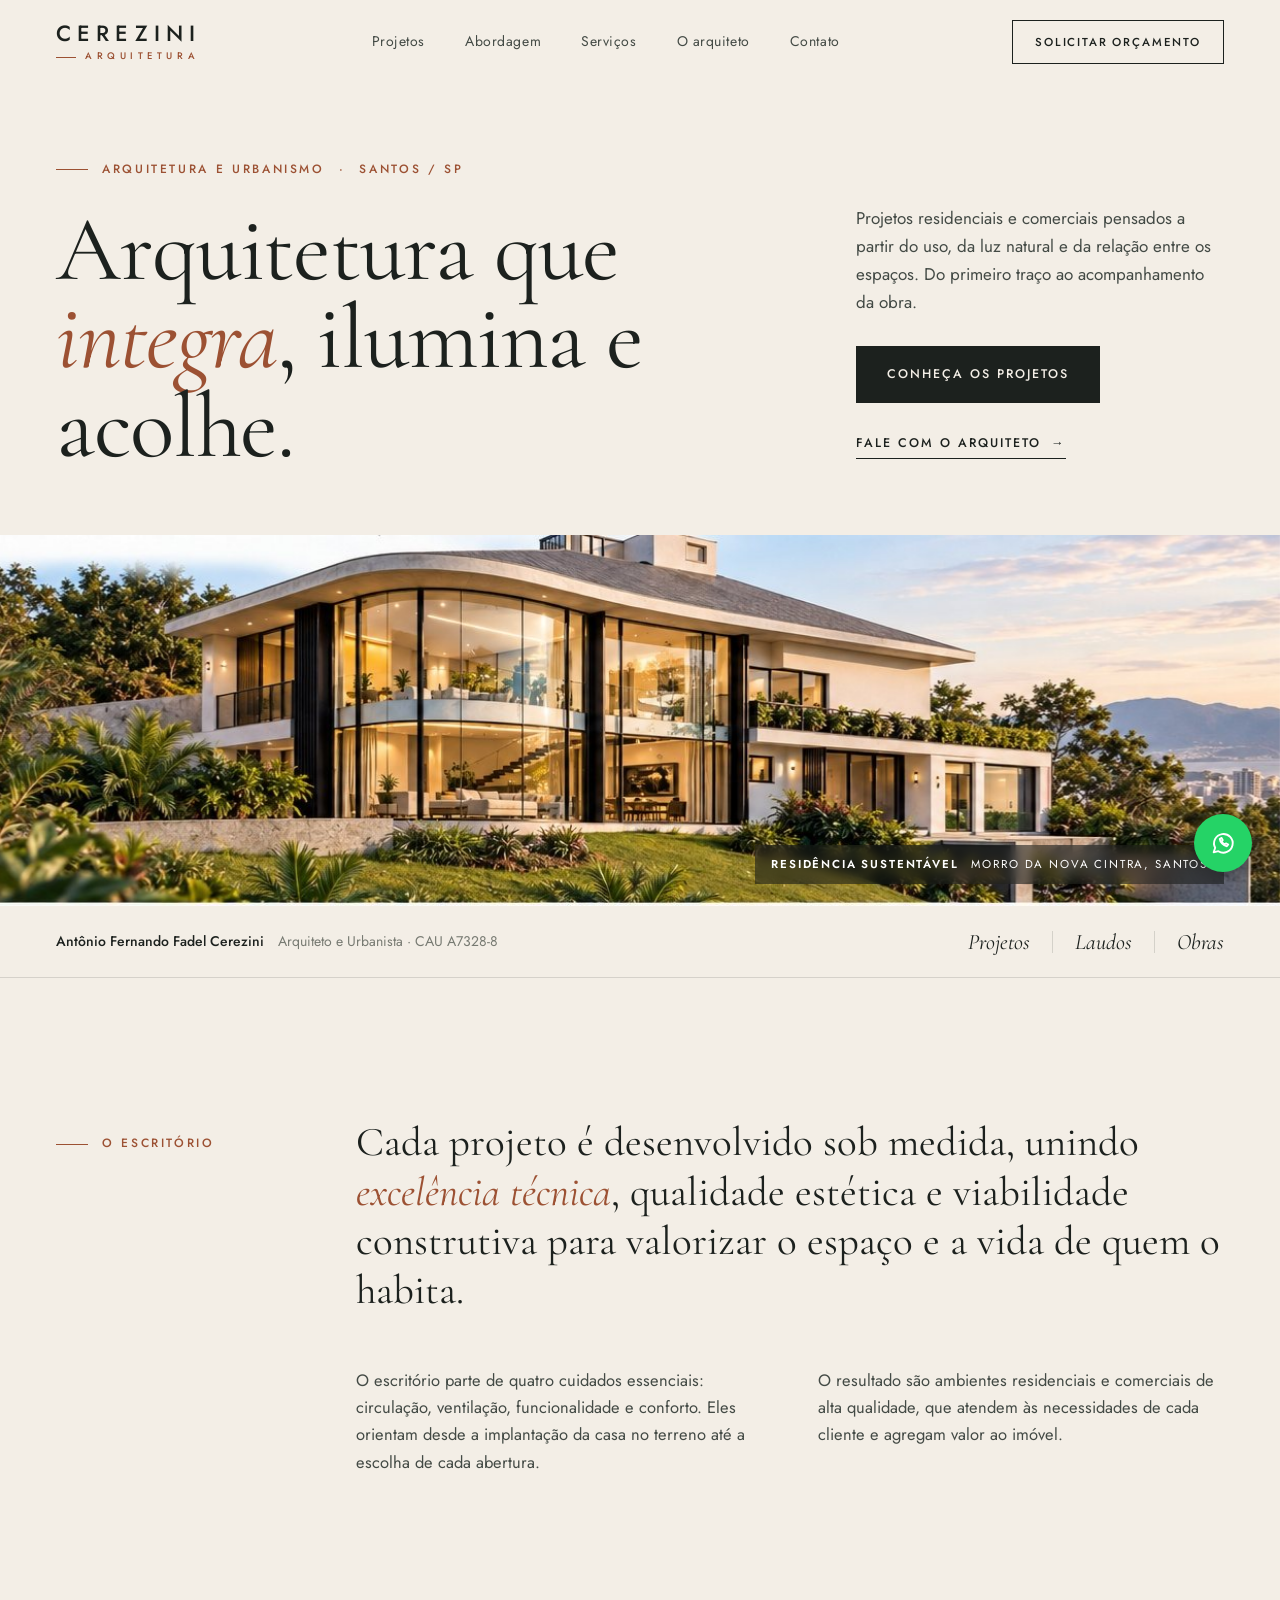
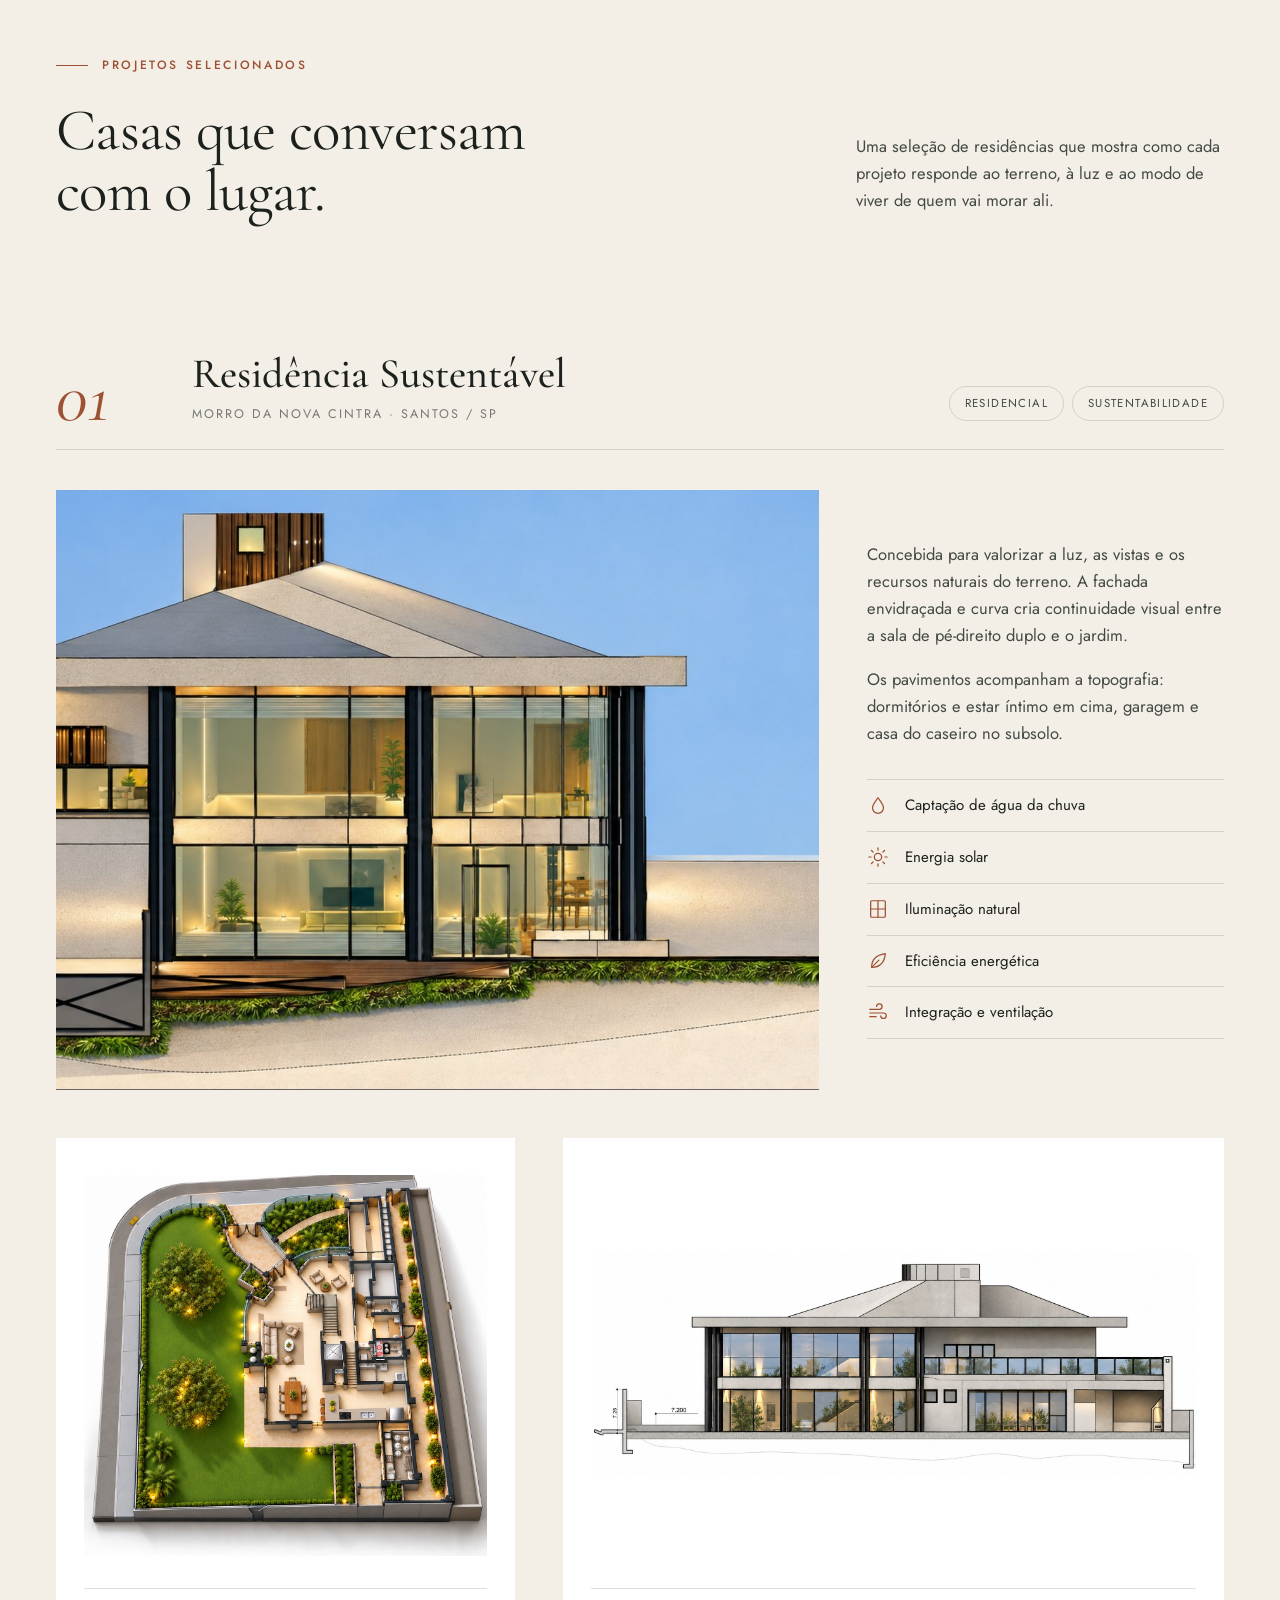
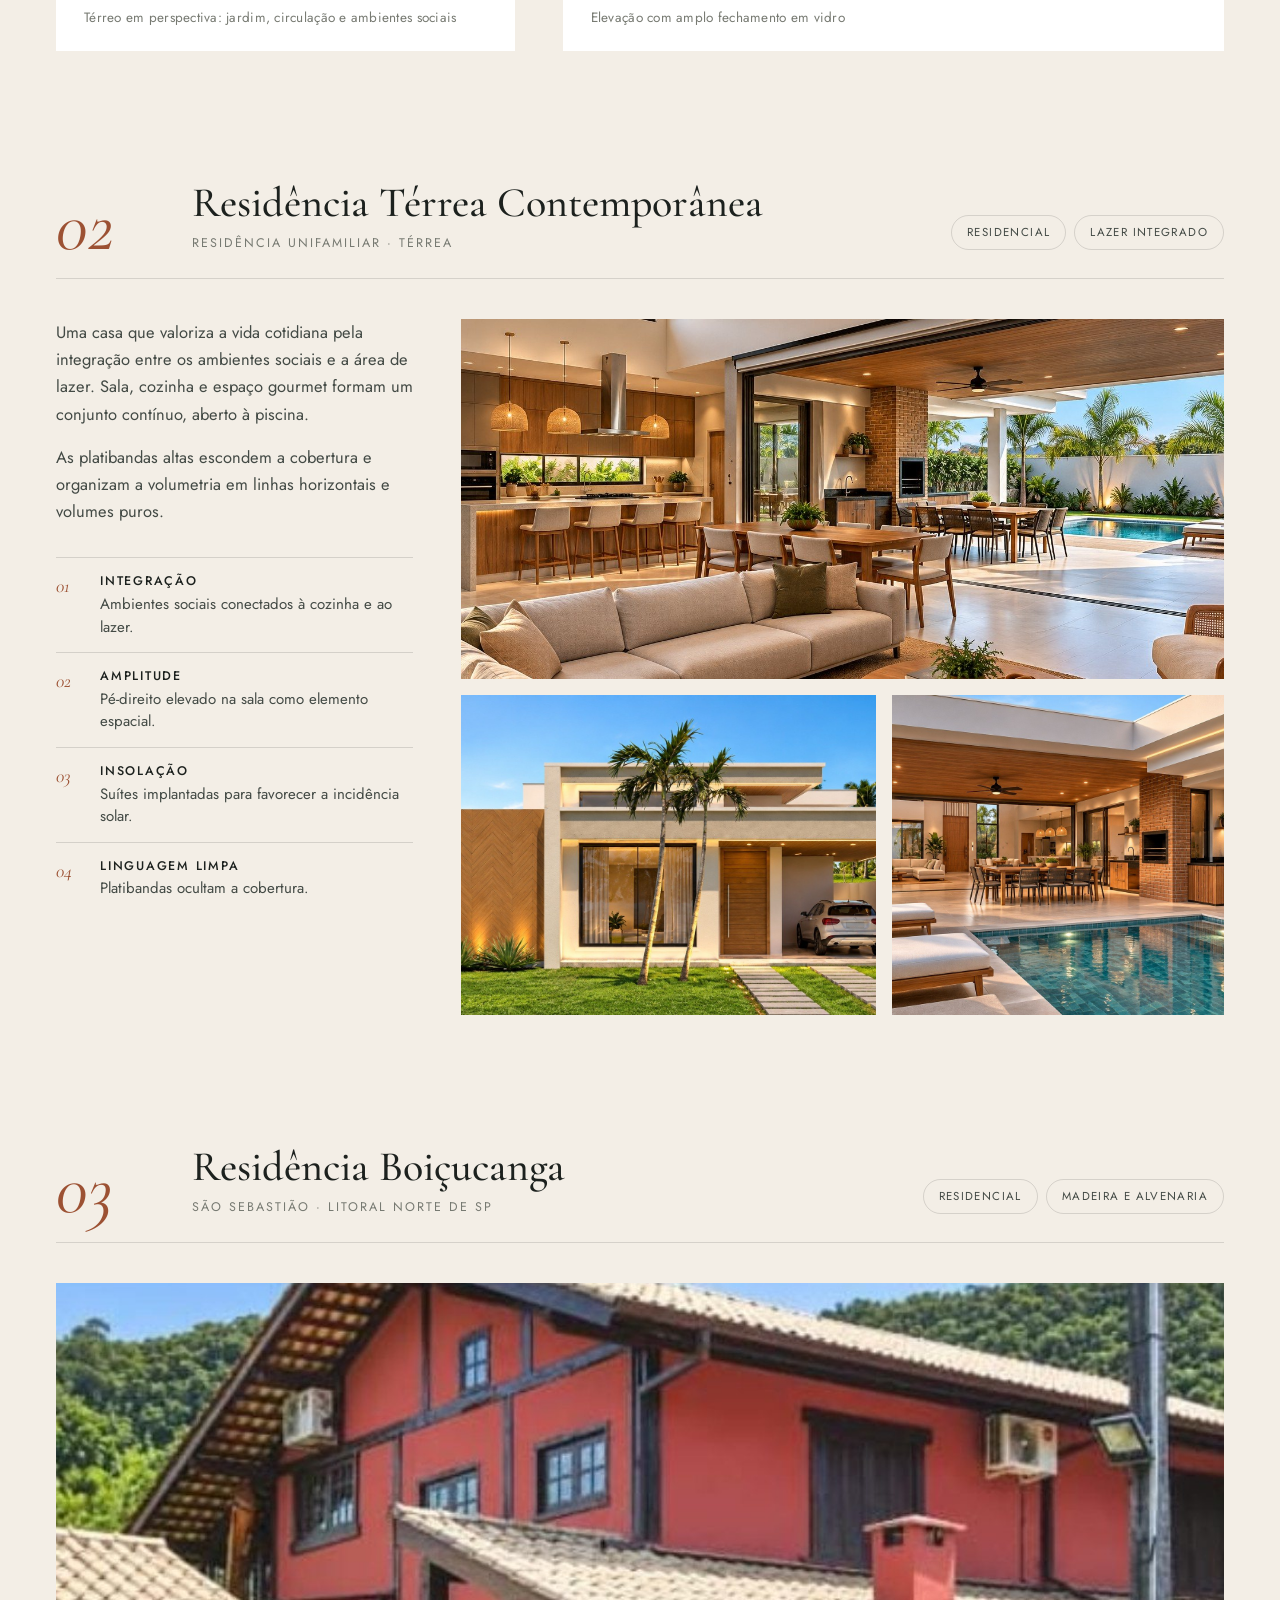
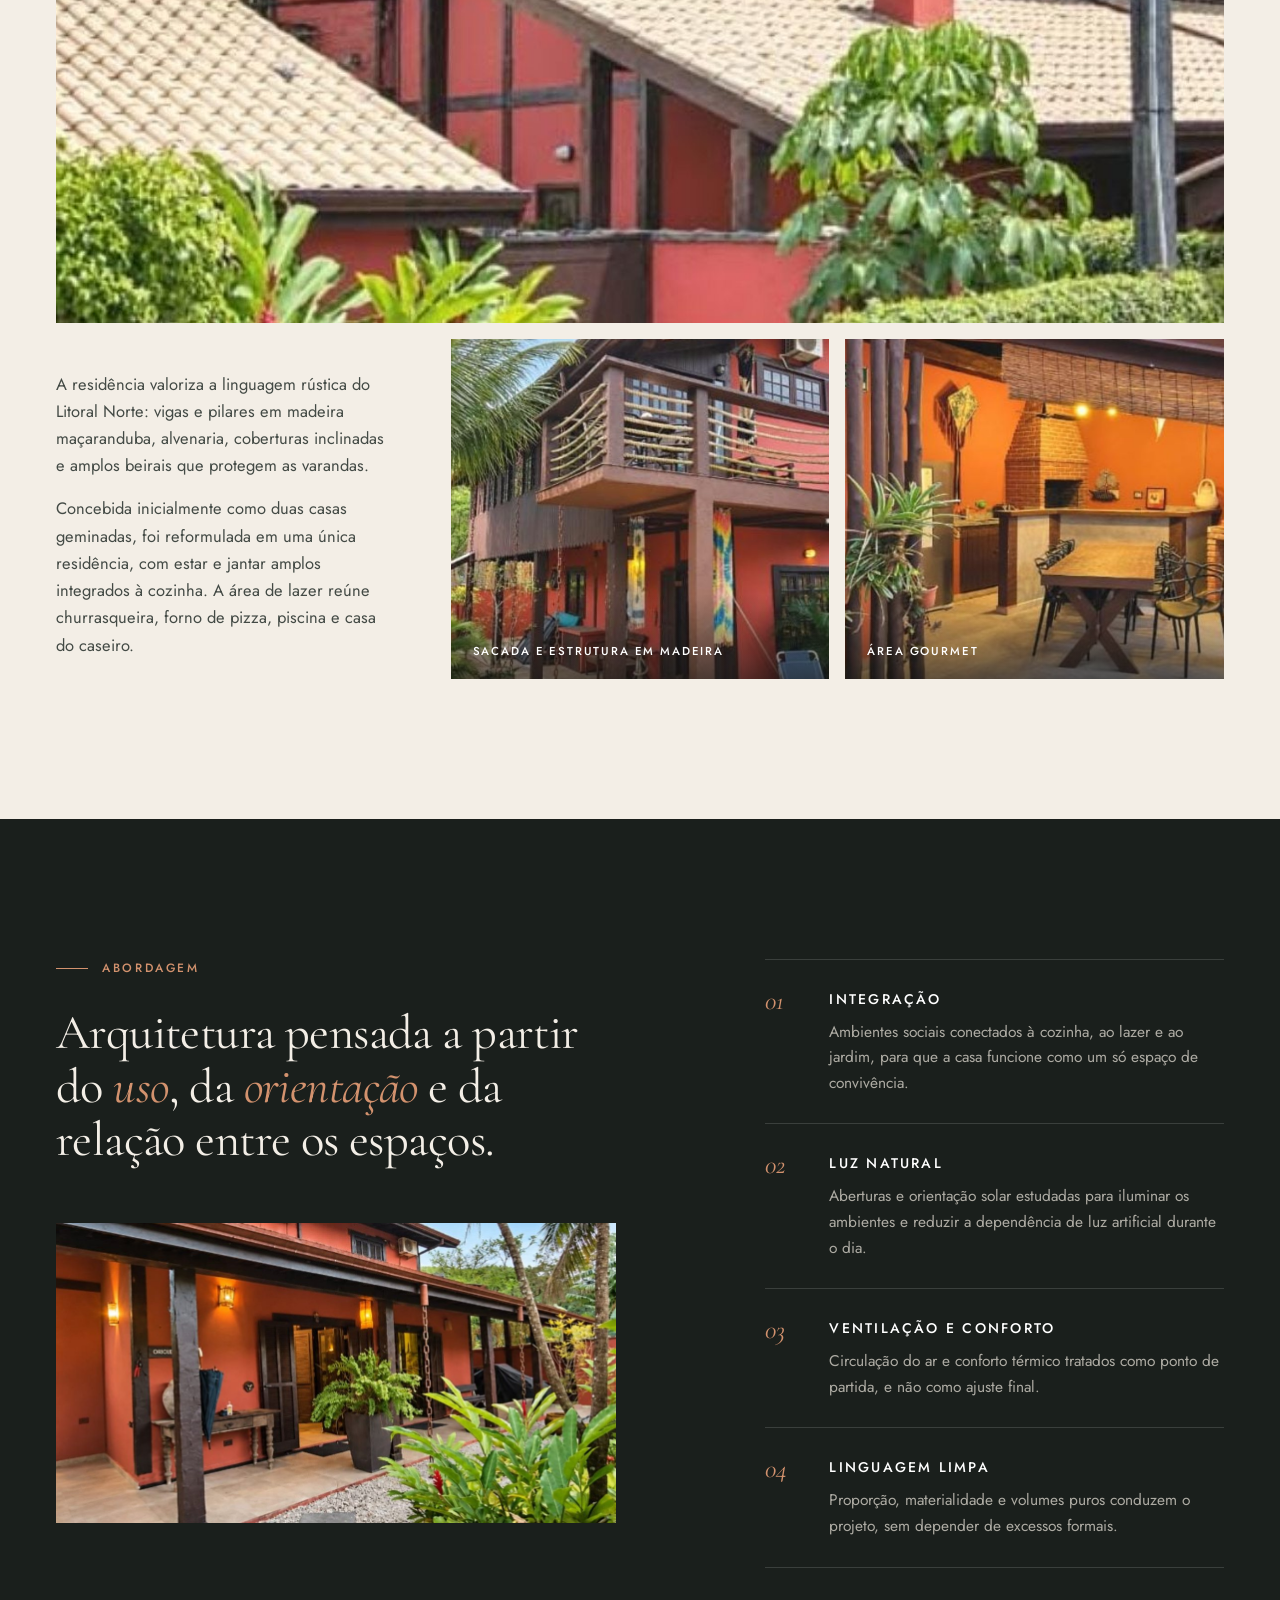
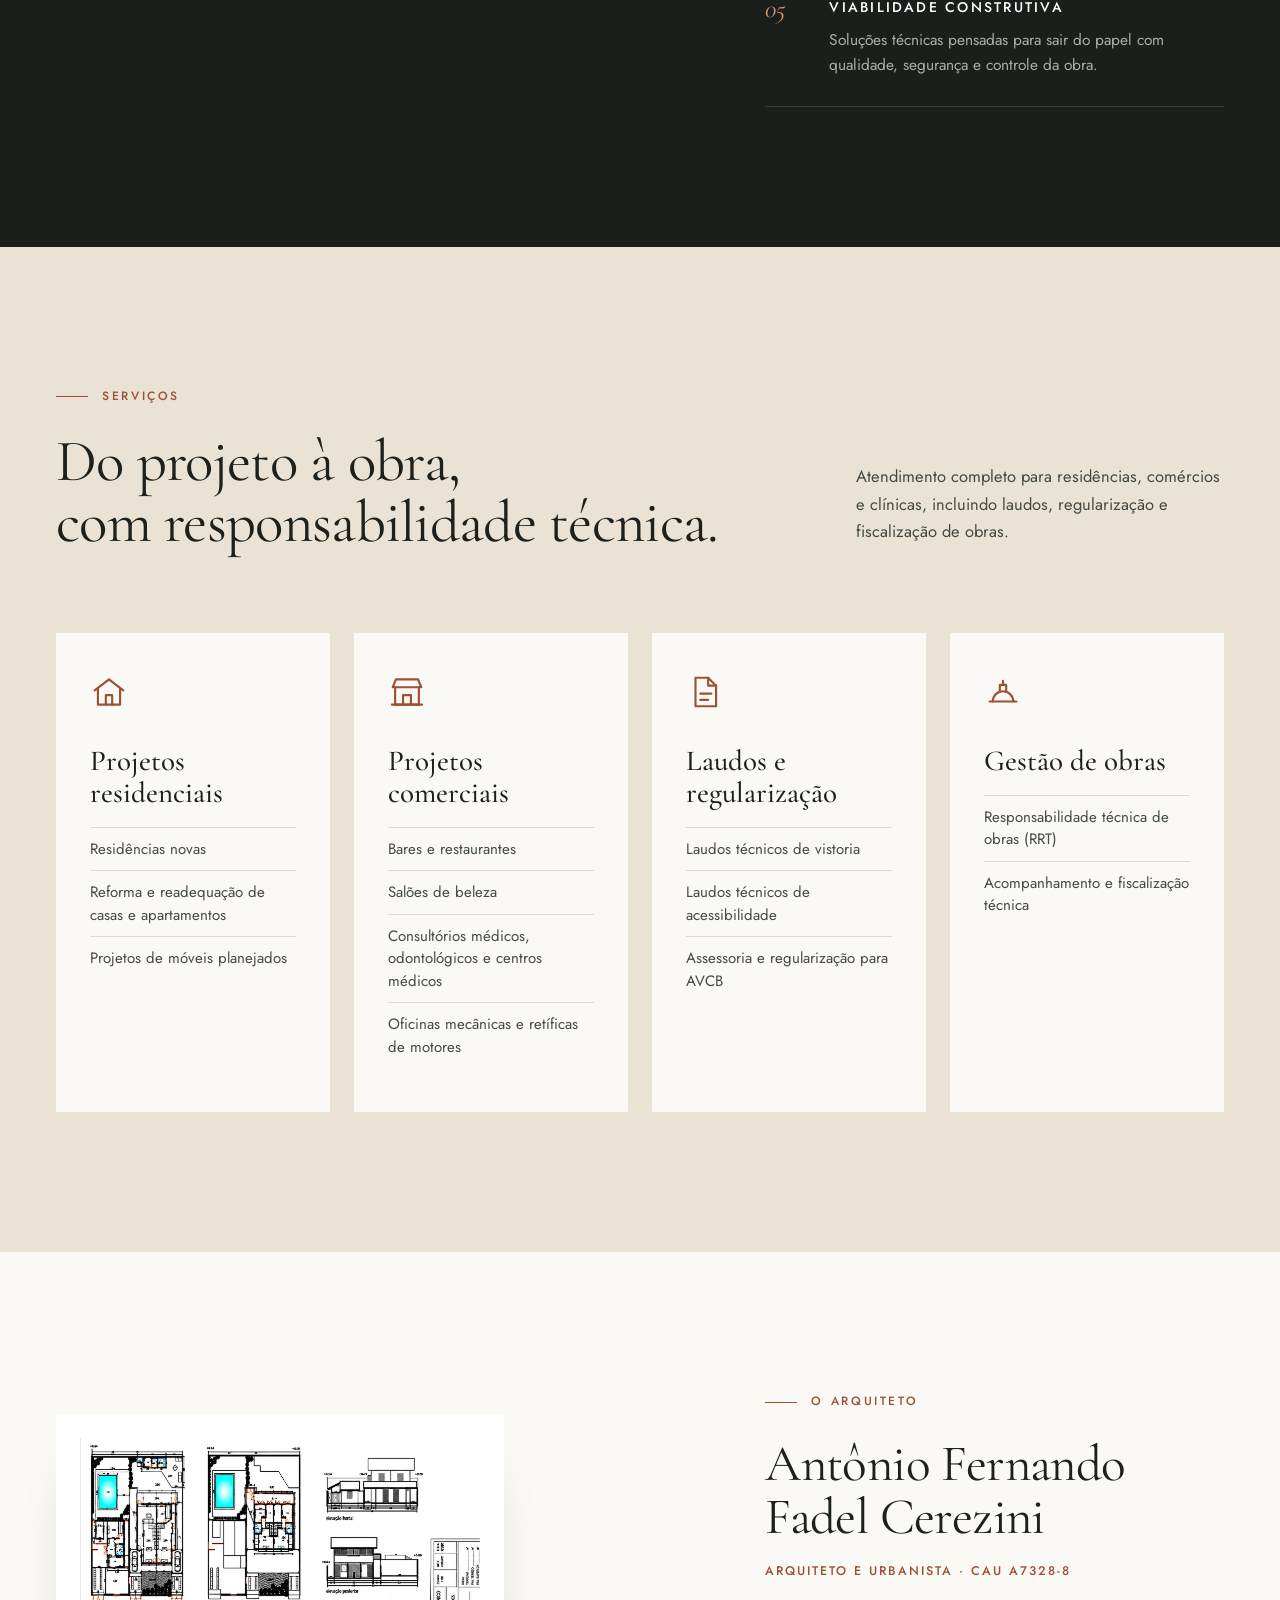
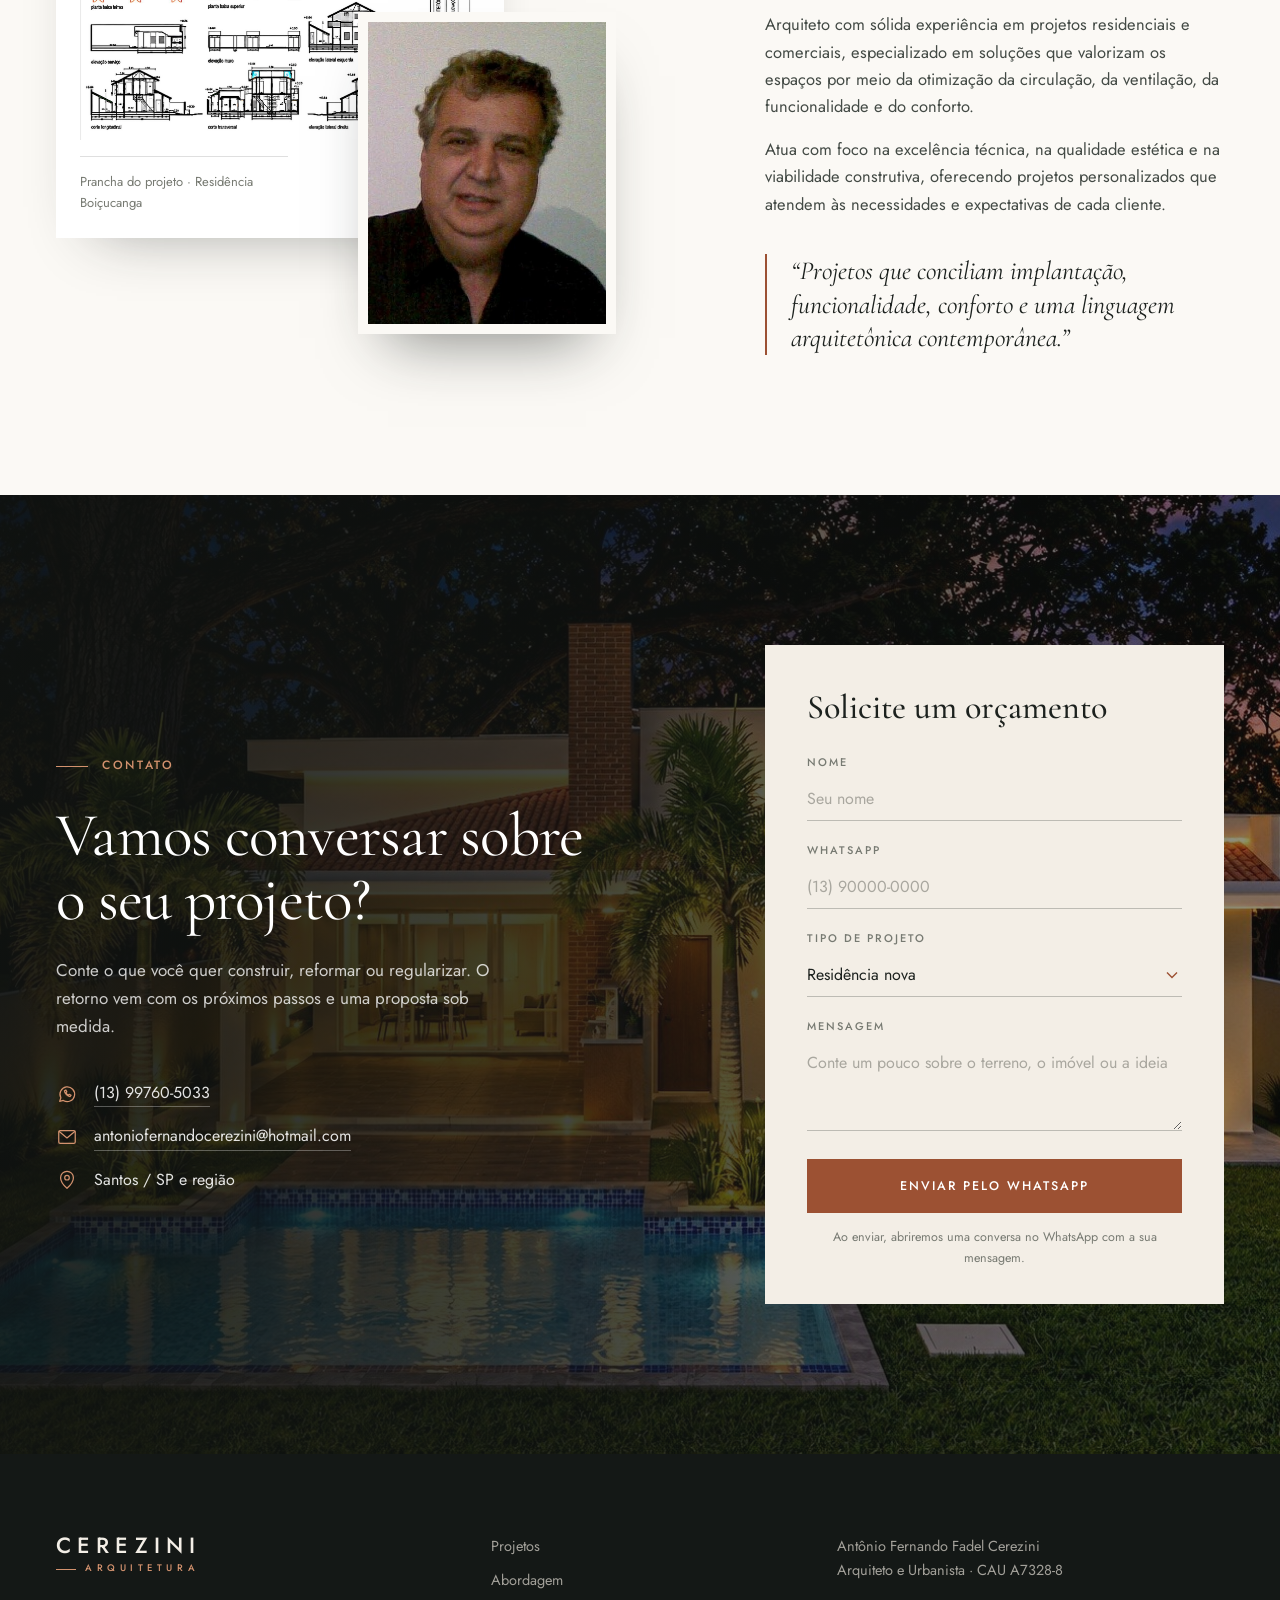
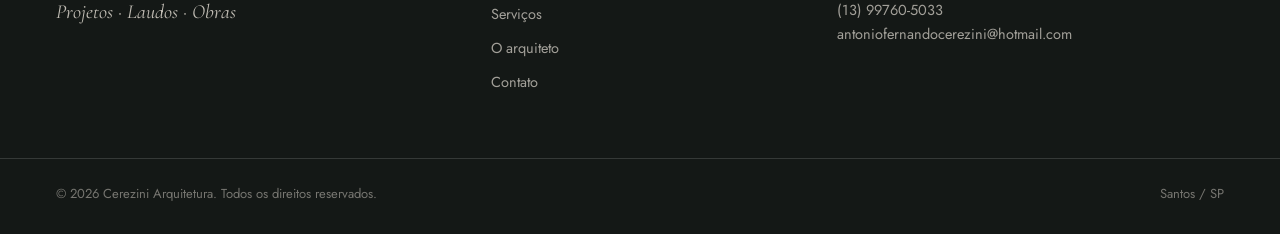
==== commit 82c87c2a: "Ajusta o layout da landing page para celular e tablet - Adiciona menu no celular e no tablet (o menu" ====
--- a/index.html
+++ b/index.html
@@ -29,9 +29,22 @@
         <a href="#contato">Contato</a>
       </nav>
 
-      <a href="#contato" class="btn btn-outline btn-sm">Solicitar orçamento</a>
+      <a href="#contato" class="btn btn-outline btn-sm header-cta">Solicitar orçamento</a>
+
+      <button class="menu-toggle" type="button" aria-label="Abrir menu" aria-expanded="false" aria-controls="menu-mobile">
+        <span></span><span></span>
+      </button>
     </div>
   </header>
+
+  <nav class="mobile-nav" id="menu-mobile" aria-label="Menu">
+    <a href="#projetos">Projetos</a>
+    <a href="#abordagem">Abordagem</a>
+    <a href="#servicos">Serviços</a>
+    <a href="#sobre">O arquiteto</a>
+    <a href="#contato">Contato</a>
+    <a href="#contato" class="btn btn-dark">Solicitar orçamento</a>
+  </nav>
 
   <main>
 
@@ -39,7 +52,7 @@
     <section class="hero">
       <div class="container hero-grid">
         <div class="hero-title reveal">
-          <p class="eyebrow">Arquitetura e Urbanismo &nbsp;·&nbsp; Santos / SP</p>
+          <p class="eyebrow"><span>Arquitetura e Urbanismo</span><span class="eyebrow-sep" aria-hidden="true">·</span><span class="eyebrow-city">Santos / SP</span></p>
           <h1>Arquitetura que <em>integra</em>, ilumina e acolhe.</h1>
         </div>
         <div class="hero-aside reveal">
@@ -84,7 +97,7 @@
       <div class="container">
         <header class="section-head reveal">
           <p class="section-label">Projetos selecionados</p>
-          <h2>Casas que conversam<br>com o lugar.</h2>
+          <h2>Casas que conversam <br>com o lugar.</h2>
           <p class="section-intro">Uma seleção de residências que mostra como cada projeto responde ao terreno, à luz e ao modo de viver de quem vai morar ali.</p>
         </header>
 
@@ -267,7 +280,7 @@
       <div class="container">
         <header class="section-head reveal">
           <p class="section-label">Serviços</p>
-          <h2>Do projeto à obra,<br>com responsabilidade técnica.</h2>
+          <h2>Do projeto à obra, <br>com responsabilidade técnica.</h2>
           <p class="section-intro">Atendimento completo para residências, comércios e clínicas, incluindo laudos, regularização e fiscalização de obras.</p>
         </header>
 
@@ -328,7 +341,7 @@
         </div>
         <div class="about-text">
           <p class="section-label reveal">O arquiteto</p>
-          <h2 class="reveal">Antônio Fernando<br>Fadel Cerezini</h2>
+          <h2 class="reveal">Antônio Fernando <br>Fadel Cerezini</h2>
           <p class="about-role reveal">Arquiteto e Urbanista · CAU A7328-8</p>
           <p class="reveal">Arquiteto com sólida experiência em projetos residenciais e comerciais, especializado em soluções que valorizam os espaços por meio da otimização da circulação, da ventilação, da funcionalidade e do conforto.</p>
           <p class="reveal">Atua com foco na excelência técnica, na qualidade estética e na viabilidade construtiva, oferecendo projetos personalizados que atendem às necessidades e expectativas de cada cliente.</p>
--- a/css/styles.css
+++ b/css/styles.css
@@ -1,5 +1,5 @@
 /* =========================================================
-   Terra Firme Arquitetura e Obras — Landing page
+   Cerezini Arquitetura — Landing page
    Design: editorial, tons terrosos, tipografia serifada
    ========================================================= */
 
@@ -205,6 +205,34 @@
 .main-nav a:hover { color: var(--terra); }
 .main-nav a:hover::after { transform: scaleX(1); }
 
+/* ---------- Menu mobile ---------- */
+
+.menu-toggle {
+  display: none;
+  position: relative;
+  width: 44px;
+  height: 44px;
+  margin-right: -10px;
+  padding: 0;
+  border: 0;
+  background: transparent;
+  cursor: pointer;
+}
+.menu-toggle span {
+  position: absolute;
+  left: 11px;
+  right: 11px;
+  height: 1.5px;
+  background: var(--ink);
+  transition: transform .35s var(--ease), top .35s var(--ease);
+}
+.menu-toggle span:first-child { top: 17px; }
+.menu-toggle span:last-child  { top: 26px; }
+.menu-open .menu-toggle span:first-child { top: 21.5px; transform: rotate(45deg); }
+.menu-open .menu-toggle span:last-child  { top: 21.5px; transform: rotate(-45deg); }
+
+.mobile-nav { display: none; }
+
 /* ---------- Hero ---------- */
 
 .hero { padding-top: calc(var(--header-h) + 76px); }
@@ -276,7 +304,7 @@
   border-left: 1px solid var(--line);
   line-height: 1;
 }
-.triad li:first-child { border-left: 0; }
+.triad li:first-child { border-left: 0; padding-left: 0; }
 .triad li:last-child { padding-right: 0; }
 
 /* ---------- Intro ---------- */
@@ -810,7 +838,7 @@
 }
 
 /* =========================================================
-   Responsivo (base — refinamento mobile na próxima etapa)
+   Responsivo
    ========================================================= */
 
 @media (max-width: 1180px) {
@@ -820,11 +848,49 @@
   .services-grid { grid-template-columns: repeat(2, 1fr); }
 }
 
+/* ---------- Tablet e celular ---------- */
 @media (max-width: 900px) {
   :root { --gutter: 24px; --header-h: 72px; }
   .section { padding: 96px 0; }
+
+  /* Menu */
   .main-nav { display: none; }
-
+  .header-inner { gap: 16px; }
+  .header-cta { margin-left: auto; }
+  .menu-toggle { display: block; }
+  .mobile-nav {
+    display: flex;
+    flex-direction: column;
+    position: fixed;
+    inset: var(--header-h) 0 0 0;
+    z-index: 45;
+    padding: 24px var(--gutter) 48px;
+    background: var(--paper);
+    overflow-y: auto;
+    opacity: 0;
+    visibility: hidden;
+    transform: translateY(-8px);
+    transition: opacity .3s var(--ease), transform .3s var(--ease), visibility .3s;
+  }
+  .mobile-nav a:not(.btn) {
+    padding: 14px 0;
+    border-bottom: 1px solid var(--line);
+    font-family: var(--serif);
+    font-size: 34px;
+    line-height: 1.15;
+    color: var(--ink);
+  }
+  .mobile-nav .btn { align-self: flex-start; margin-top: 32px; }
+  .menu-open { overflow: hidden; }
+  .menu-open .mobile-nav { opacity: 1; visibility: visible; transform: none; }
+  .menu-open .site-header {
+    background: var(--paper);
+    backdrop-filter: none;
+    -webkit-backdrop-filter: none;
+    box-shadow: 0 1px 0 var(--line);
+  }
+
+  /* Grades em uma coluna */
   .hero-grid,
   .intro-grid,
   .section-head,
@@ -848,10 +914,16 @@
   .contact-grid > *,
   .mosaic { grid-column: 1 / -1 !important; }
 
+  /* Hero */
+  .hero-media { margin-top: 48px; }
+  .hero-media img { object-position: 42% 55%; }
+  .hero-meta { flex-direction: column; align-items: flex-start; gap: 16px; }
+
+  /* Conteúdo */
   .intro-body { grid-column: 1 / -1; }
   .intro-cols { grid-template-columns: 1fr; gap: 20px; }
-  .hero-meta { flex-direction: column; align-items: flex-start; }
-  .project-head { grid-template-columns: 1fr; }
+  .project { margin-top: 96px; }
+  .project-head { grid-template-columns: 1fr; gap: 16px; }
   .project-num { font-size: 56px; }
   .project-a-grid .media-main,
   .media-hero-c { height: 380px; }
@@ -860,17 +932,67 @@
   .project-c-grid .project-text { padding: 16px 0 24px; }
   .project-c-grid .media { height: 260px; }
   .project-a-row .media img { height: auto; max-height: 360px; }
+  .approach-img { margin-top: 40px; }
   .about-visual { padding-bottom: 64px; }
-  .footer-grid { grid-template-columns: 1fr; }
+  .contact { padding: 96px 0; }
+  .footer-grid { grid-template-columns: 1fr 1fr; }
+  .footer-grid > div:first-child { grid-column: 1 / -1; }
   .footer-bottom { flex-direction: column; gap: 6px; }
 }
 
+/* ---------- Celular ---------- */
 @media (max-width: 600px) {
-  .header-inner .btn { display: none; }
+  body { font-size: 16px; }
+  .section { padding: 80px 0; }
+  .header-cta { display: none; }
+
+  /* Hero */
   .hero { padding-top: calc(var(--header-h) + 40px); }
-  .services-grid { grid-template-columns: 1fr; }
+  .eyebrow { flex-wrap: wrap; row-gap: 6px; font-size: 11px; letter-spacing: .18em; }
+  .eyebrow-sep { display: none; }
+  .eyebrow-city { flex-basis: 100%; padding-left: 46px; }
+  .hero-media { height: 280px; margin-top: 40px; }
+  .hero-media figcaption {
+    left: var(--gutter);
+    right: auto;
+    bottom: 14px;
+    max-width: calc(100% - 2 * var(--gutter));
+    padding: 8px 12px;
+    font-size: 10px;
+    letter-spacing: .12em;
+  }
+  .hero-meta p strong { display: block; margin: 0 0 2px; }
+
+  /* Títulos */
+  h2 { font-size: 36px; line-height: 1.08; }
+  h2 br { display: none; }
+  .lead { font-size: 27px; line-height: 1.25; }
+  .project-head h3 { font-size: 34px; }
+  .approach h2 { font-size: 32px; }
+  .about-text h2 { font-size: 36px; }
+  .contact h2 { font-size: 38px; }
+  .intro-cols { margin-top: 36px; }
+  .services-grid { margin-top: 48px; }
+
+  /* Projetos */
+  .project-a-grid { gap: 32px; }
+  .project-a-grid .media-main,
+  .media-hero-c { height: 300px; }
   .mosaic { grid-template-columns: 1fr; grid-template-rows: none; }
   .mosaic .media { height: 240px; }
   .tags { flex-wrap: wrap; }
+
+  /* Serviços, sobre e contato */
+  .services-grid { grid-template-columns: 1fr; }
+  .service { padding: 32px 26px 36px; }
+  .about-visual { padding-bottom: 56px; }
+  .about-drawing { width: 84%; padding: 14px; }
+  .about-drawing figcaption { display: none; }
+  .about-portrait { width: 50%; border-width: 6px; }
+  .contact-list a { word-break: break-word; }
   .contact-form { padding: 32px 24px; }
-}
+  .footer-grid { grid-template-columns: 1fr; }
+
+  .wa-float { right: 16px; bottom: 16px; width: 52px; height: 52px; }
+  .wa-float svg { width: 25px; height: 25px; }
+}
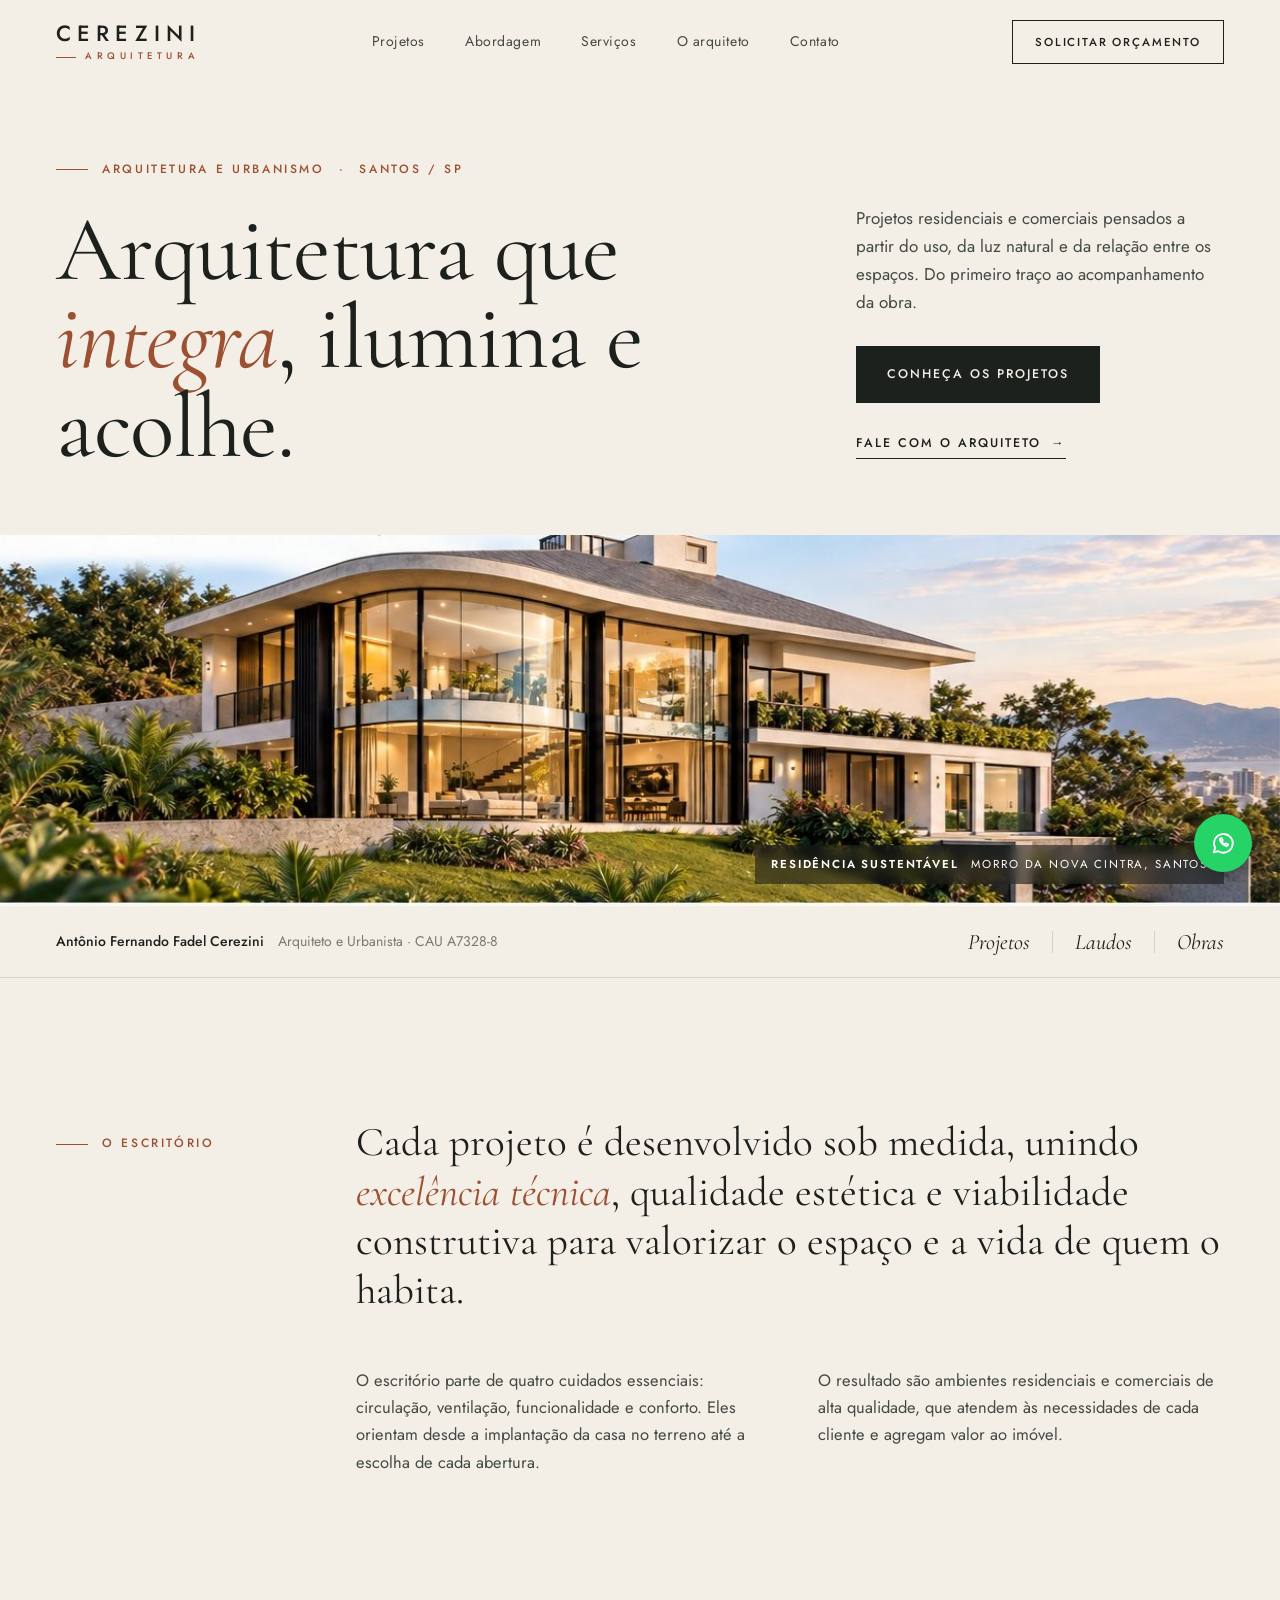
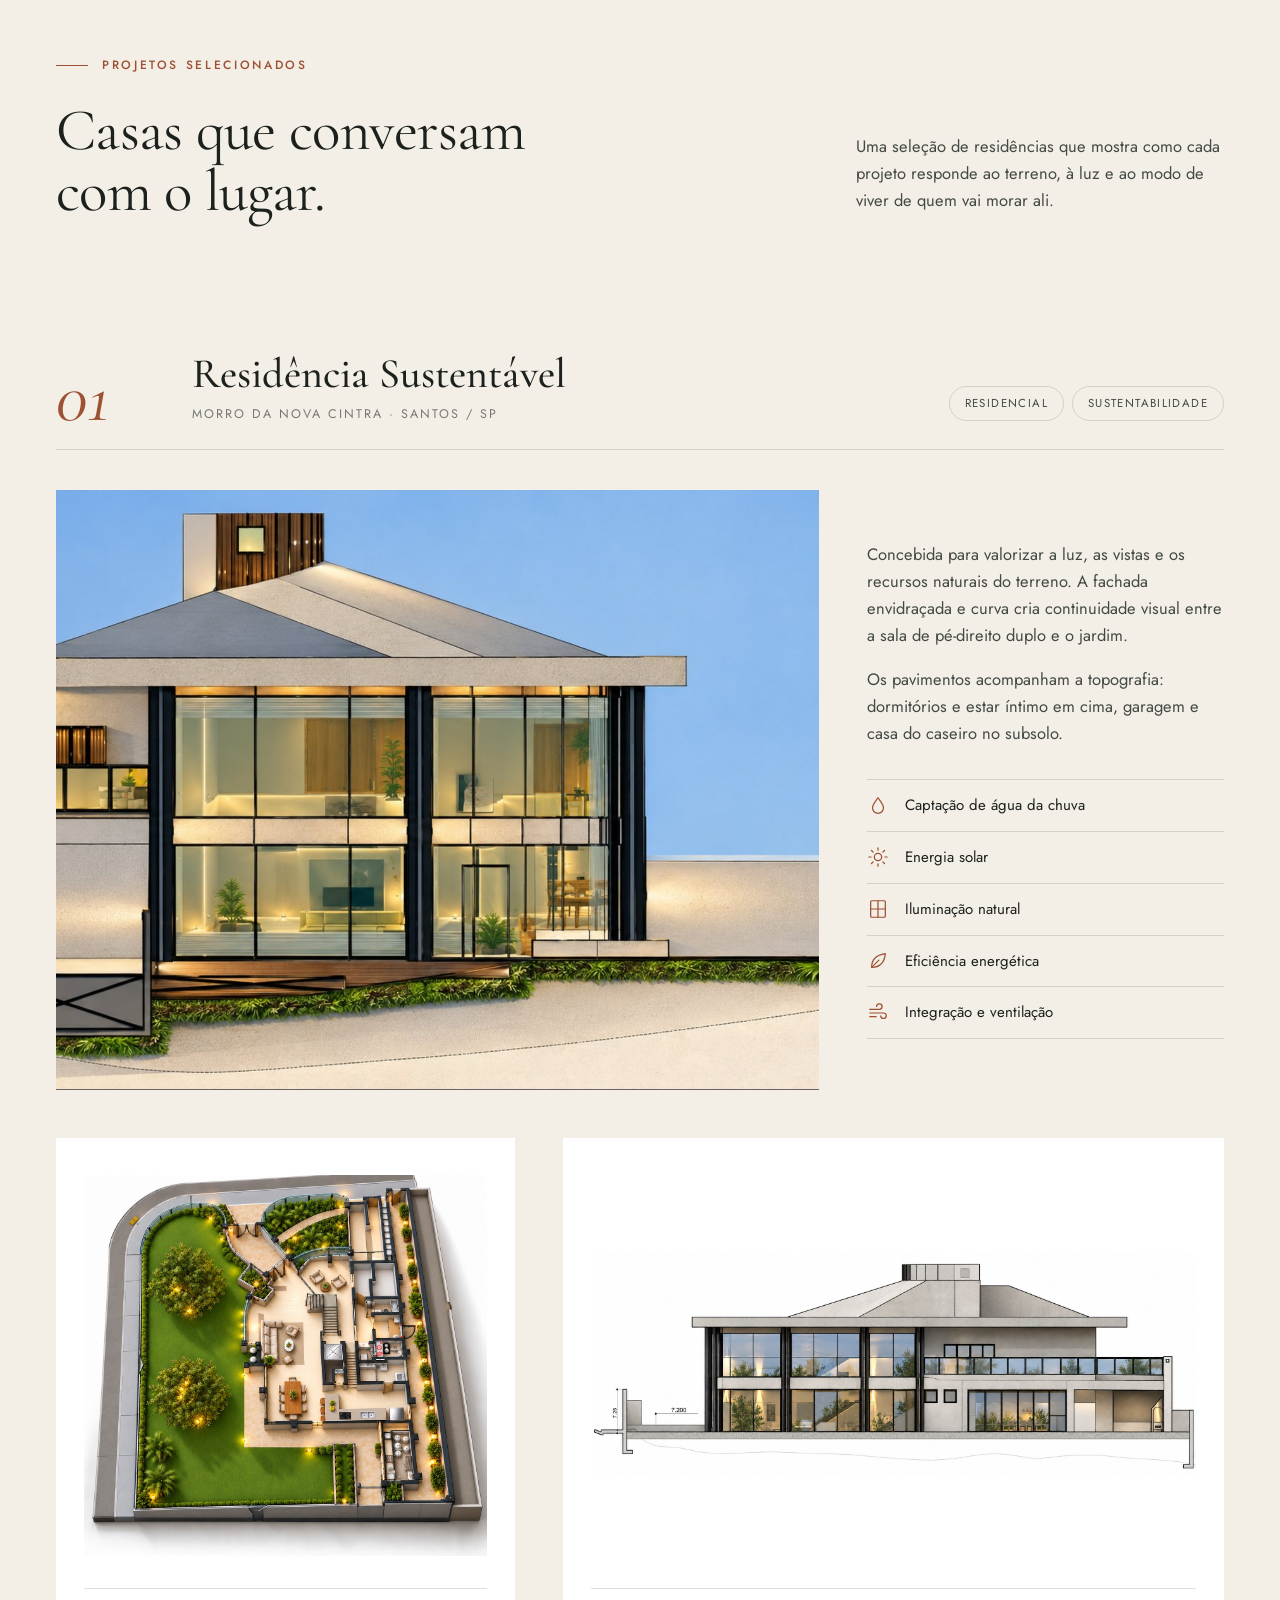
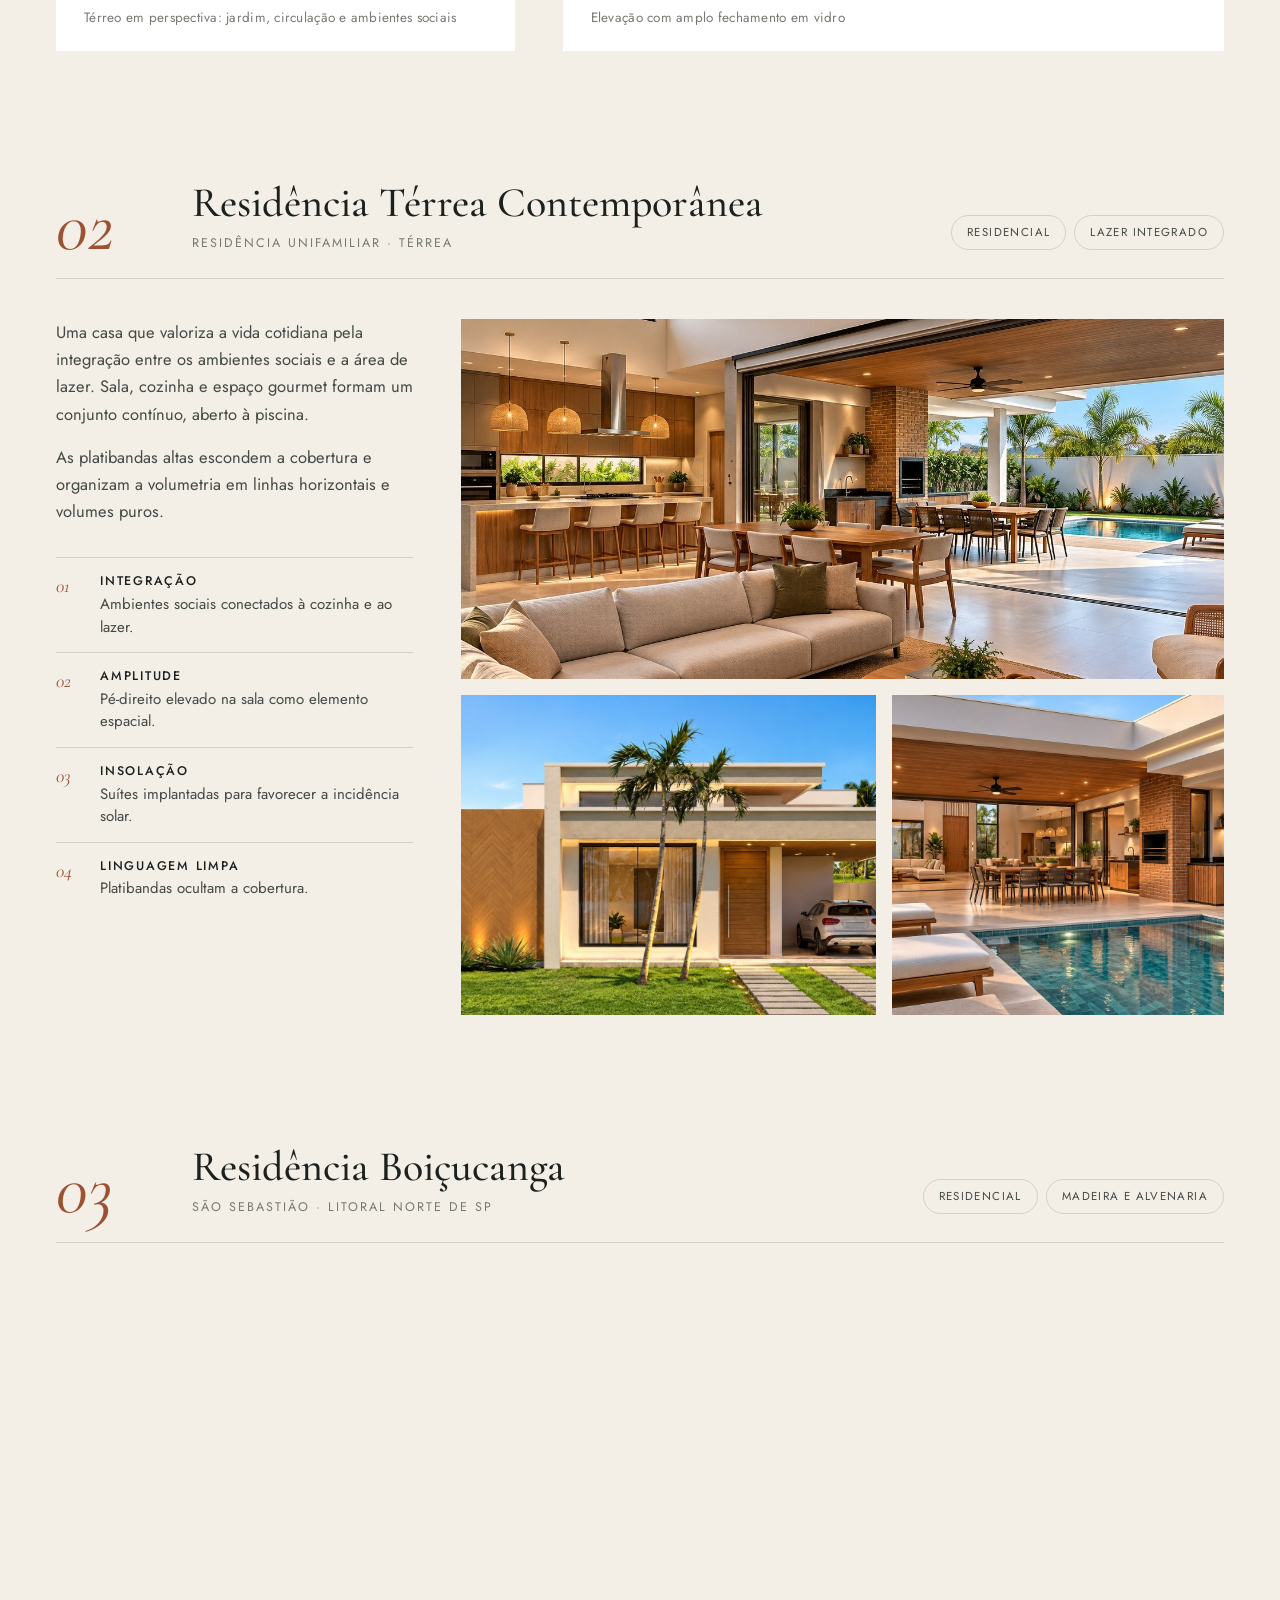
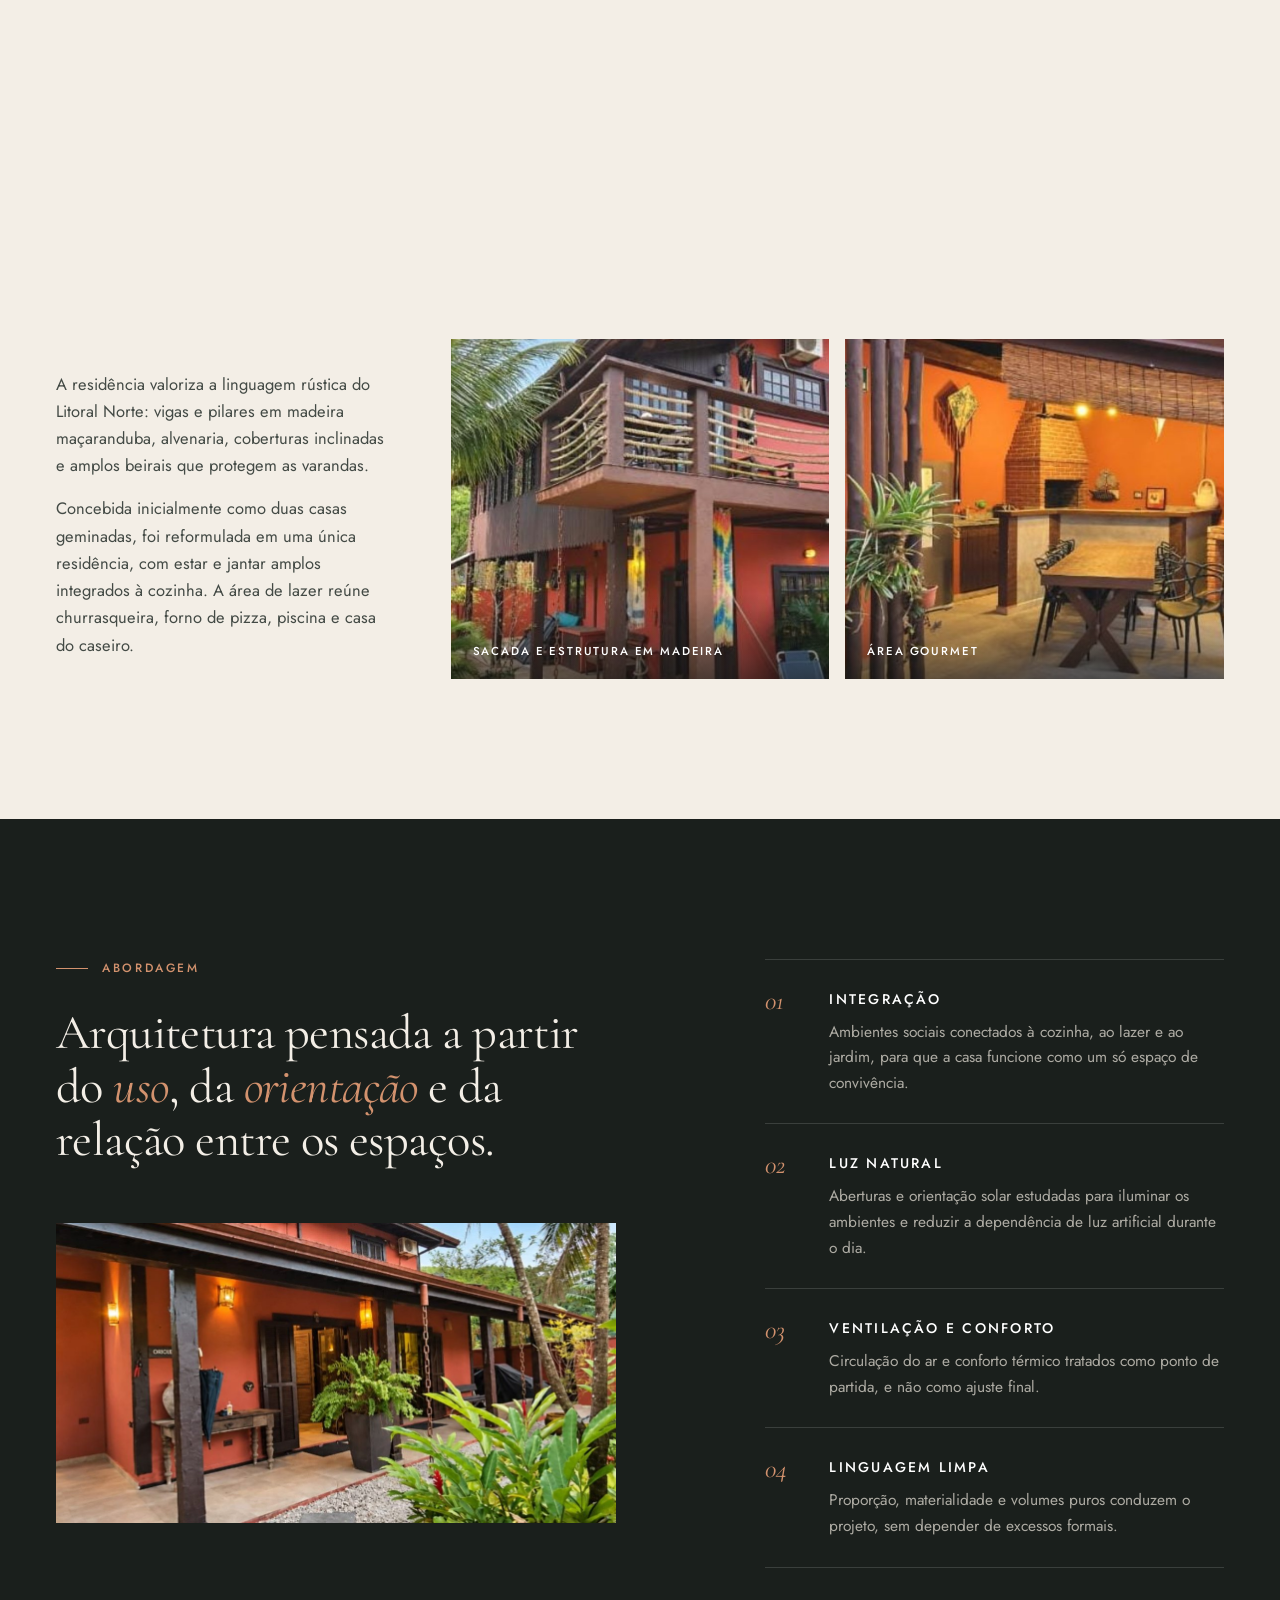
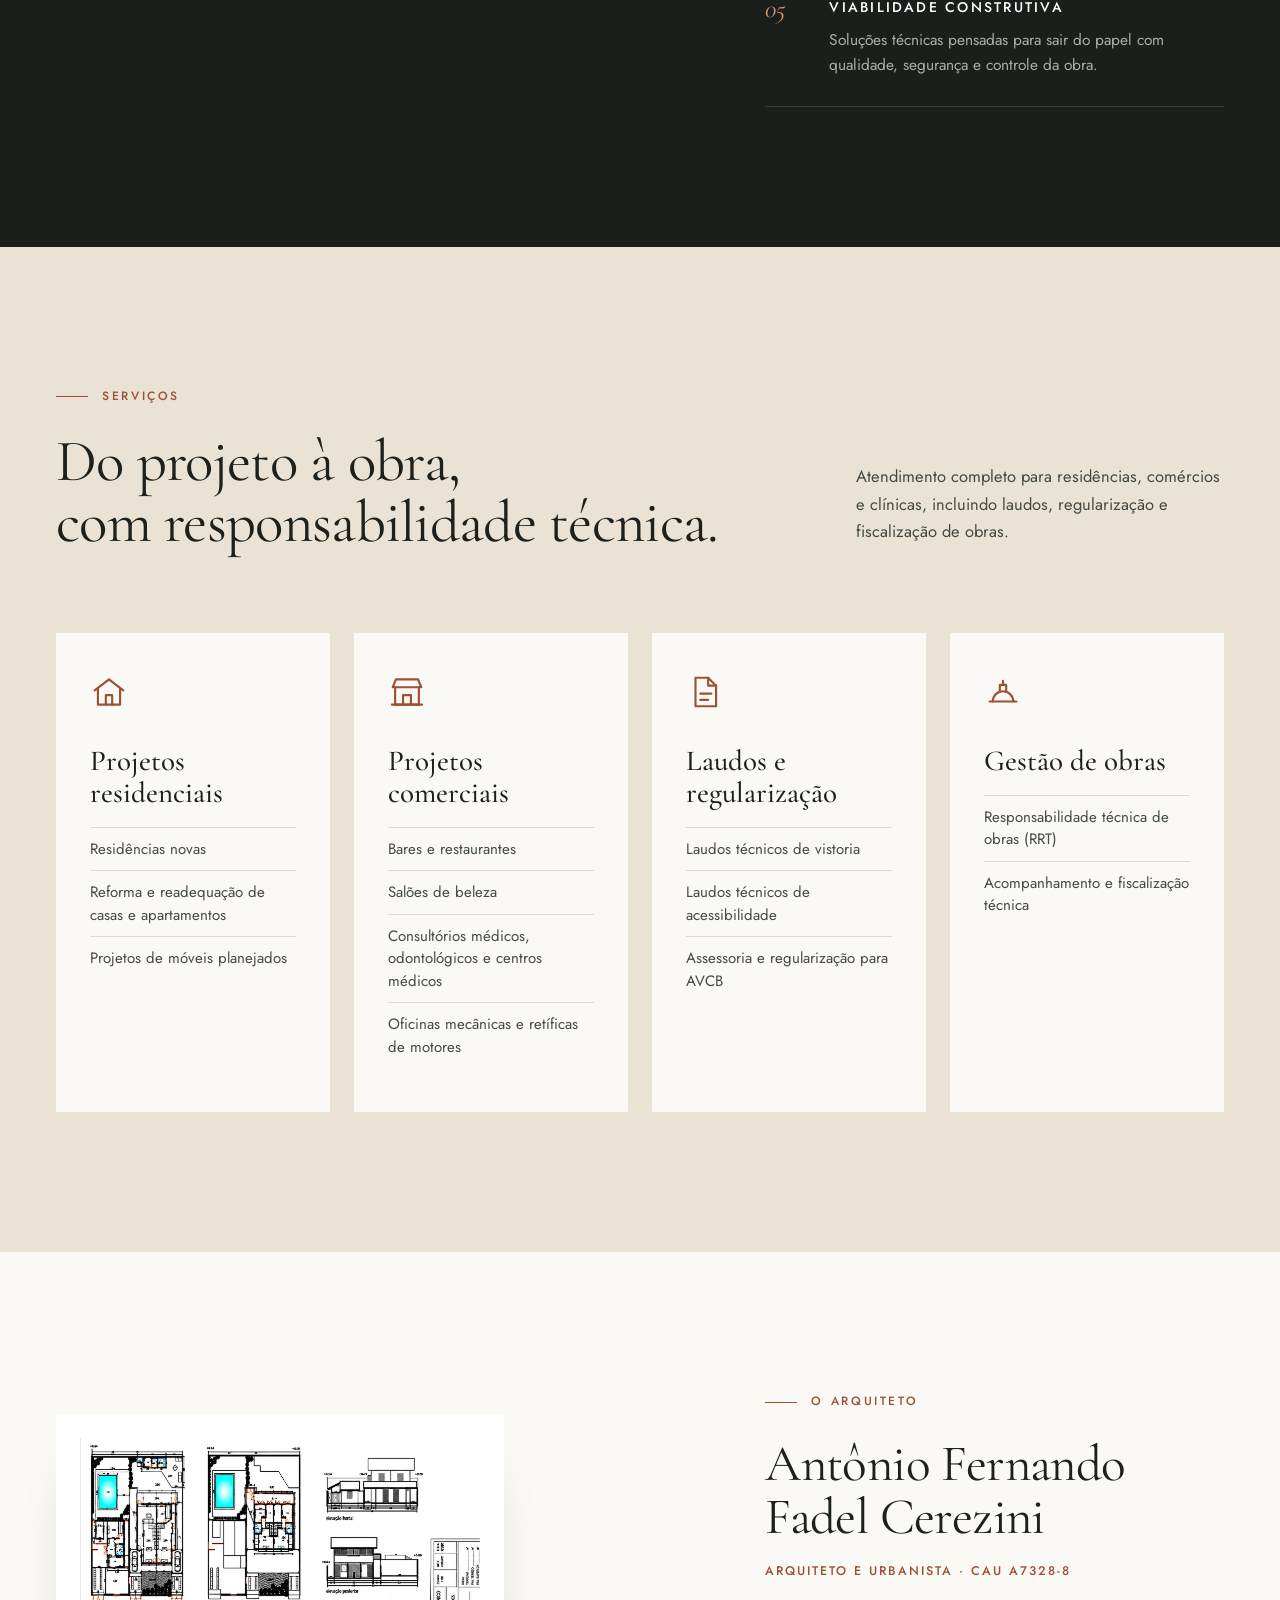
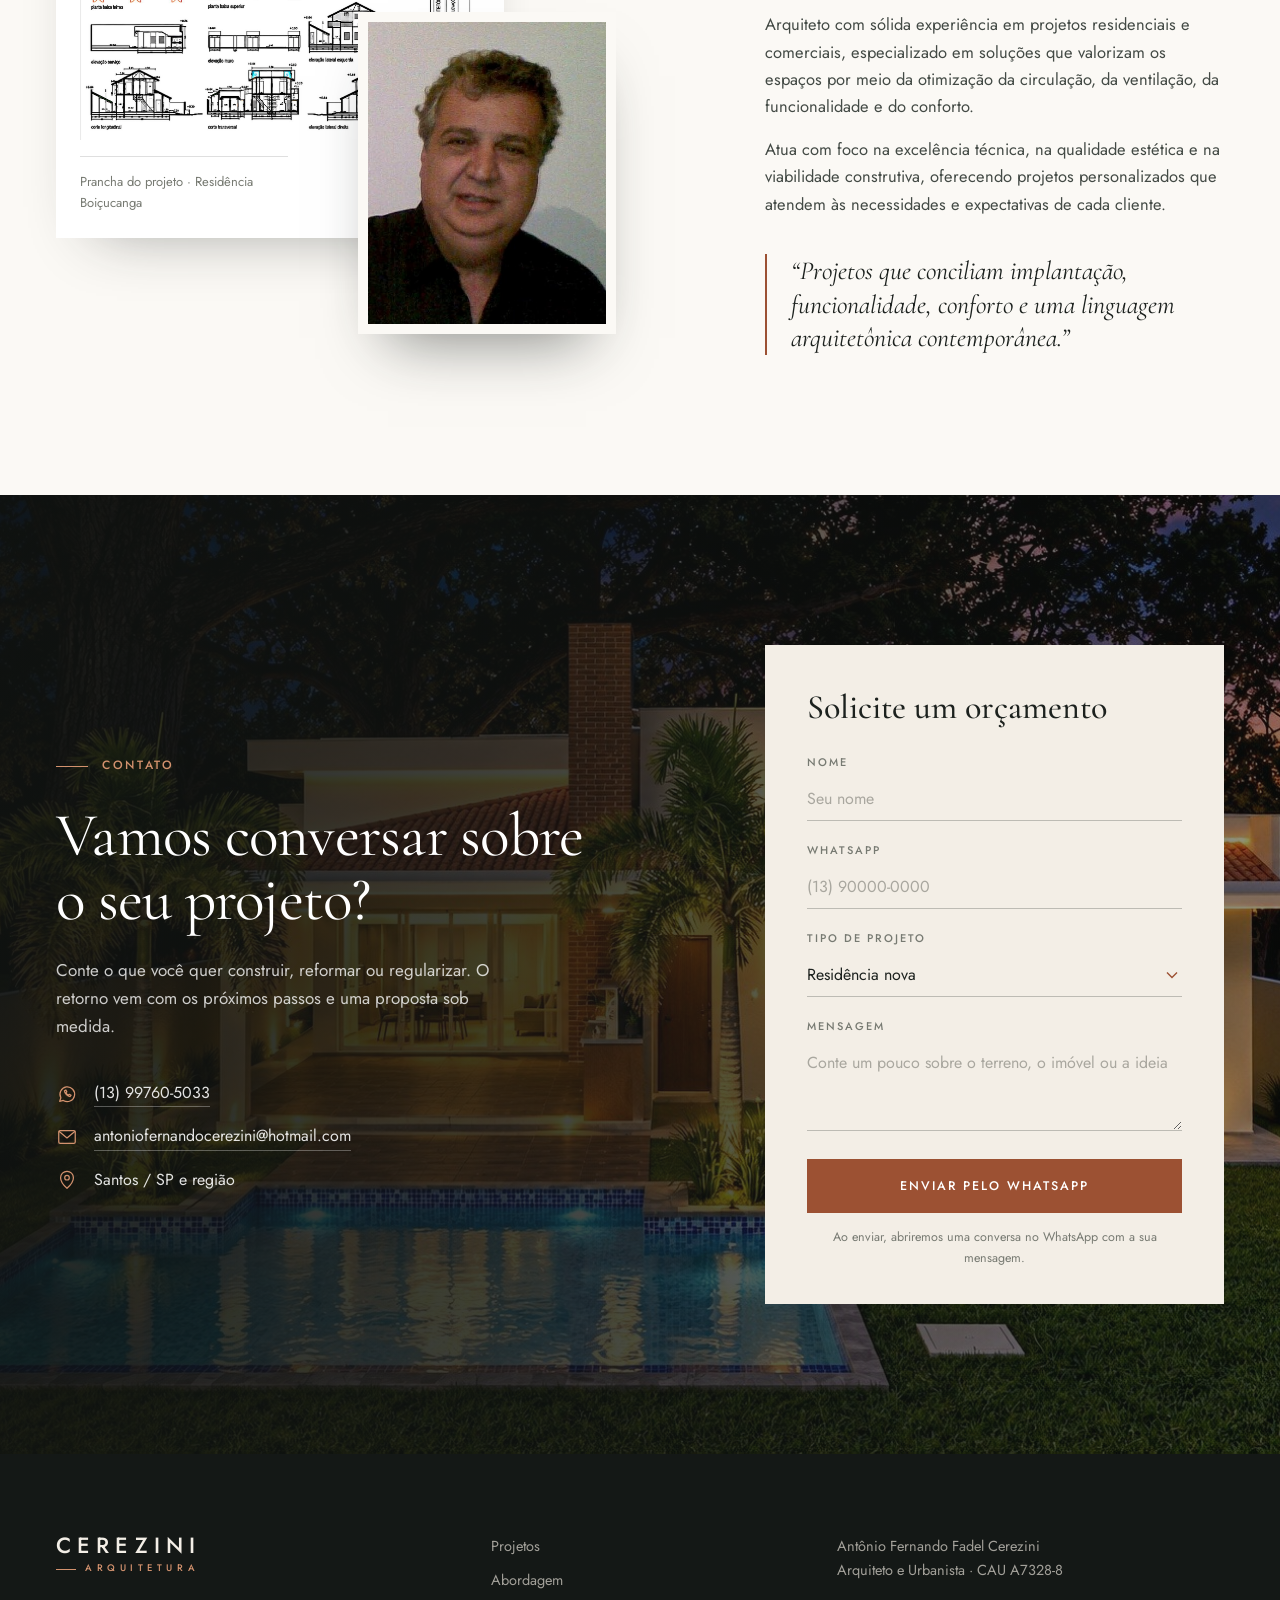
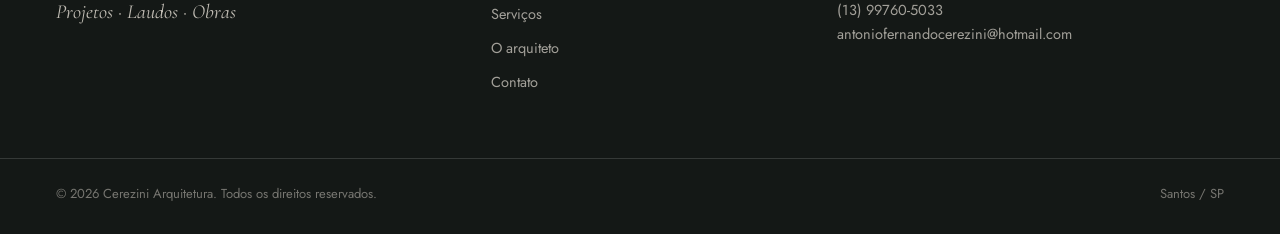
==== commit 0e219046: "Força o navegador a baixar o CSS e o JS novos Quem já tinha aberto o site recebia o HTML novo com o " ====
--- a/index.html
+++ b/index.html
@@ -8,7 +8,7 @@
   <link rel="preconnect" href="https://fonts.googleapis.com">
   <link rel="preconnect" href="https://fonts.gstatic.com" crossorigin>
   <link href="https://fonts.googleapis.com/css2?family=Cormorant+Garamond:ital,wght@0,400;0,500;0,600;1,400;1,500&family=Jost:wght@300;400;500;600&display=swap" rel="stylesheet">
-  <link rel="stylesheet" href="css/styles.css">
+  <link rel="stylesheet" href="css/styles.css?v=2026110501">
   <script>document.documentElement.classList.add('js')</script>
 </head>
 <body>
@@ -435,6 +435,6 @@
     <svg viewBox="0 0 24 24" aria-hidden="true"><path d="M4 20l1.3-3.9A8 8 0 1 1 8 19z"/><path d="M9.2 8.6c.2 2.6 3.4 5.9 6.1 6.2l1.2-1.5-2-1-1 .9c-1-.4-2.2-1.6-2.6-2.6l.9-1-1-2z"/></svg>
   </a>
 
-  <script src="js/main.js"></script>
+  <script src="js/main.js?v=2026110501"></script>
 </body>
 </html>
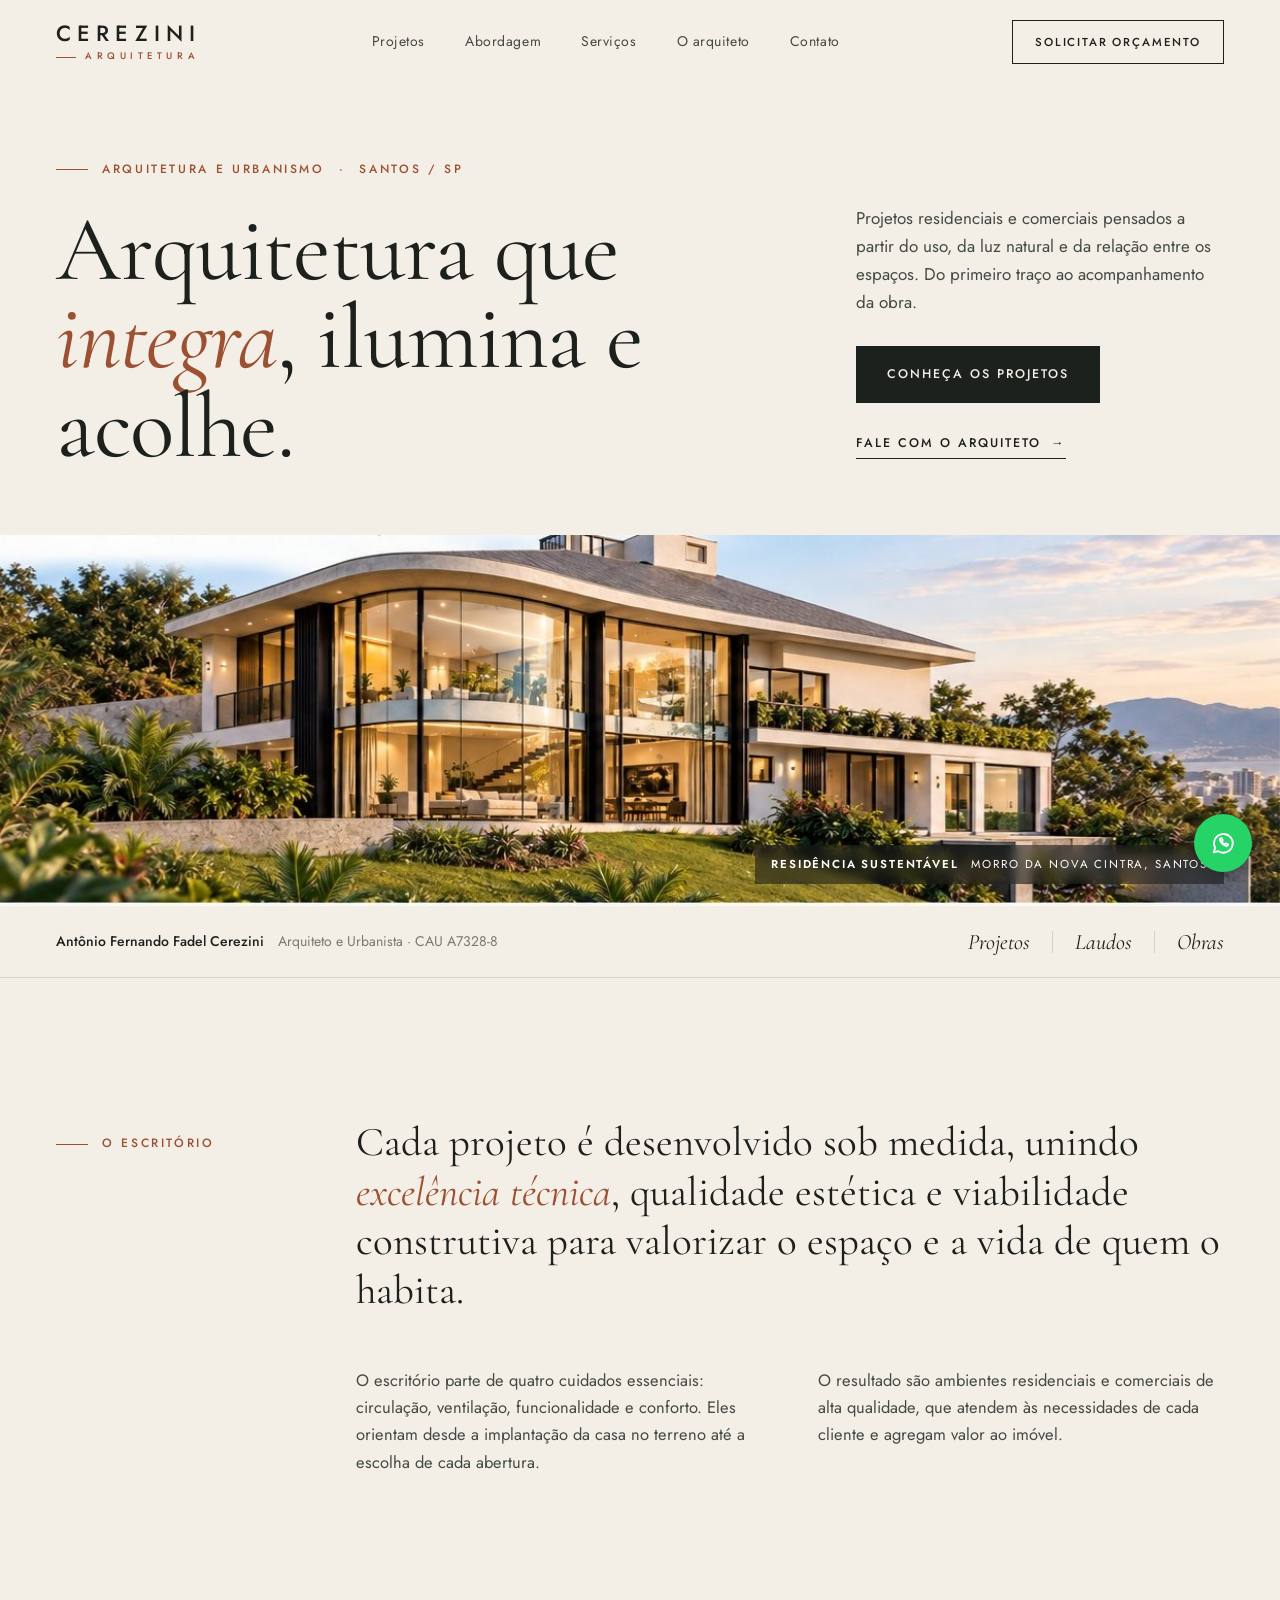
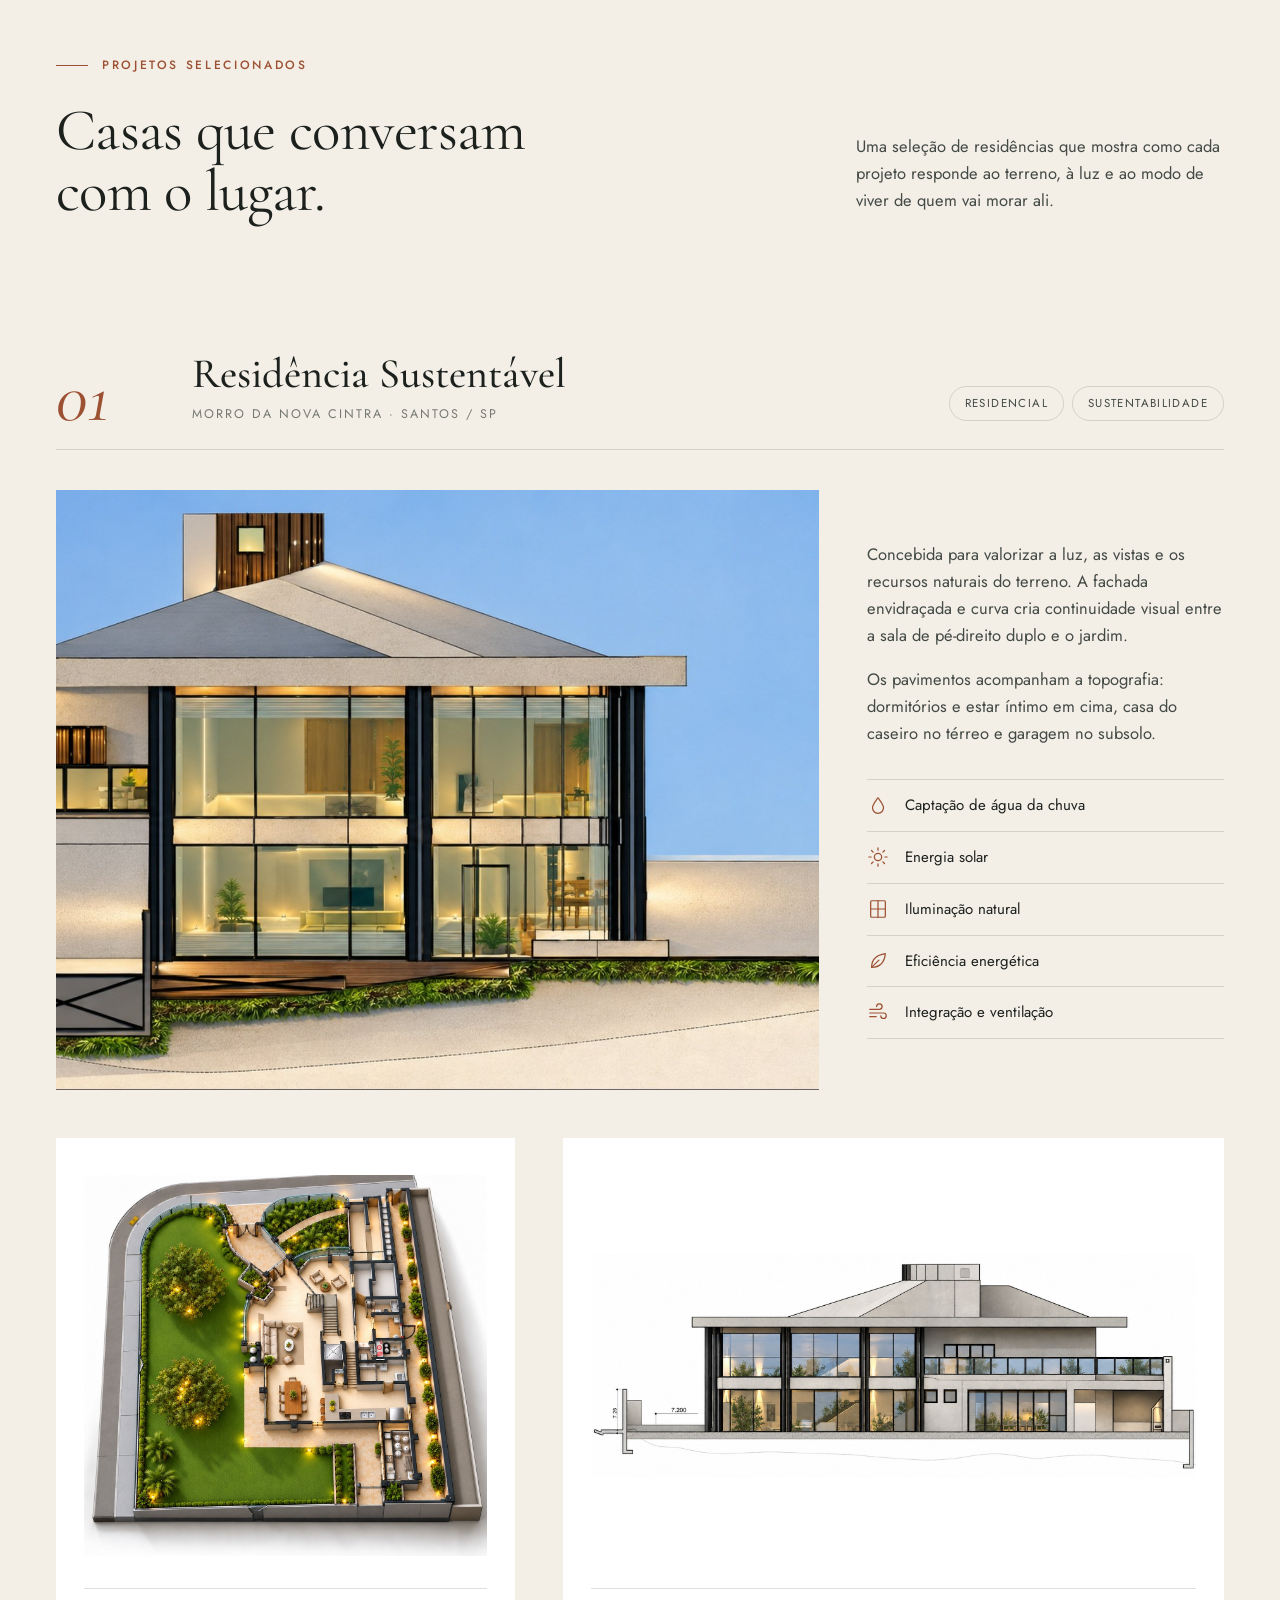
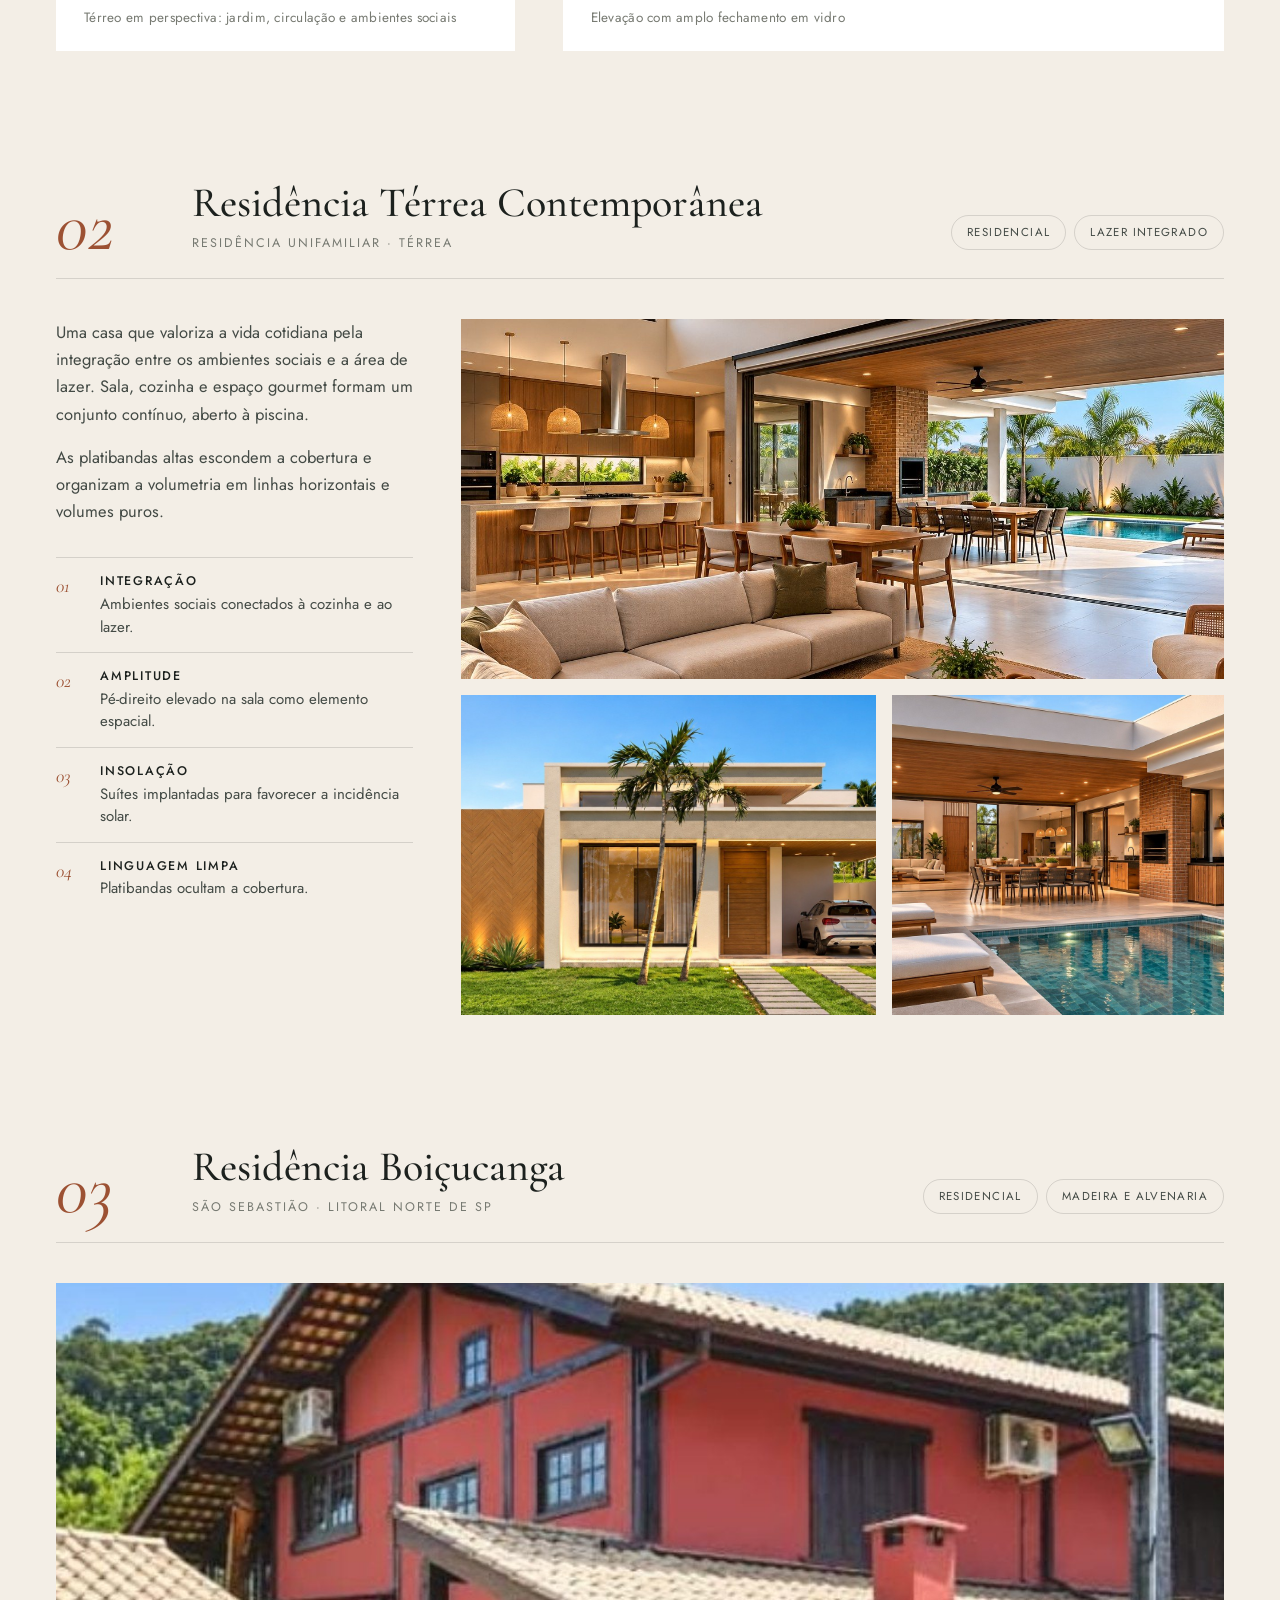
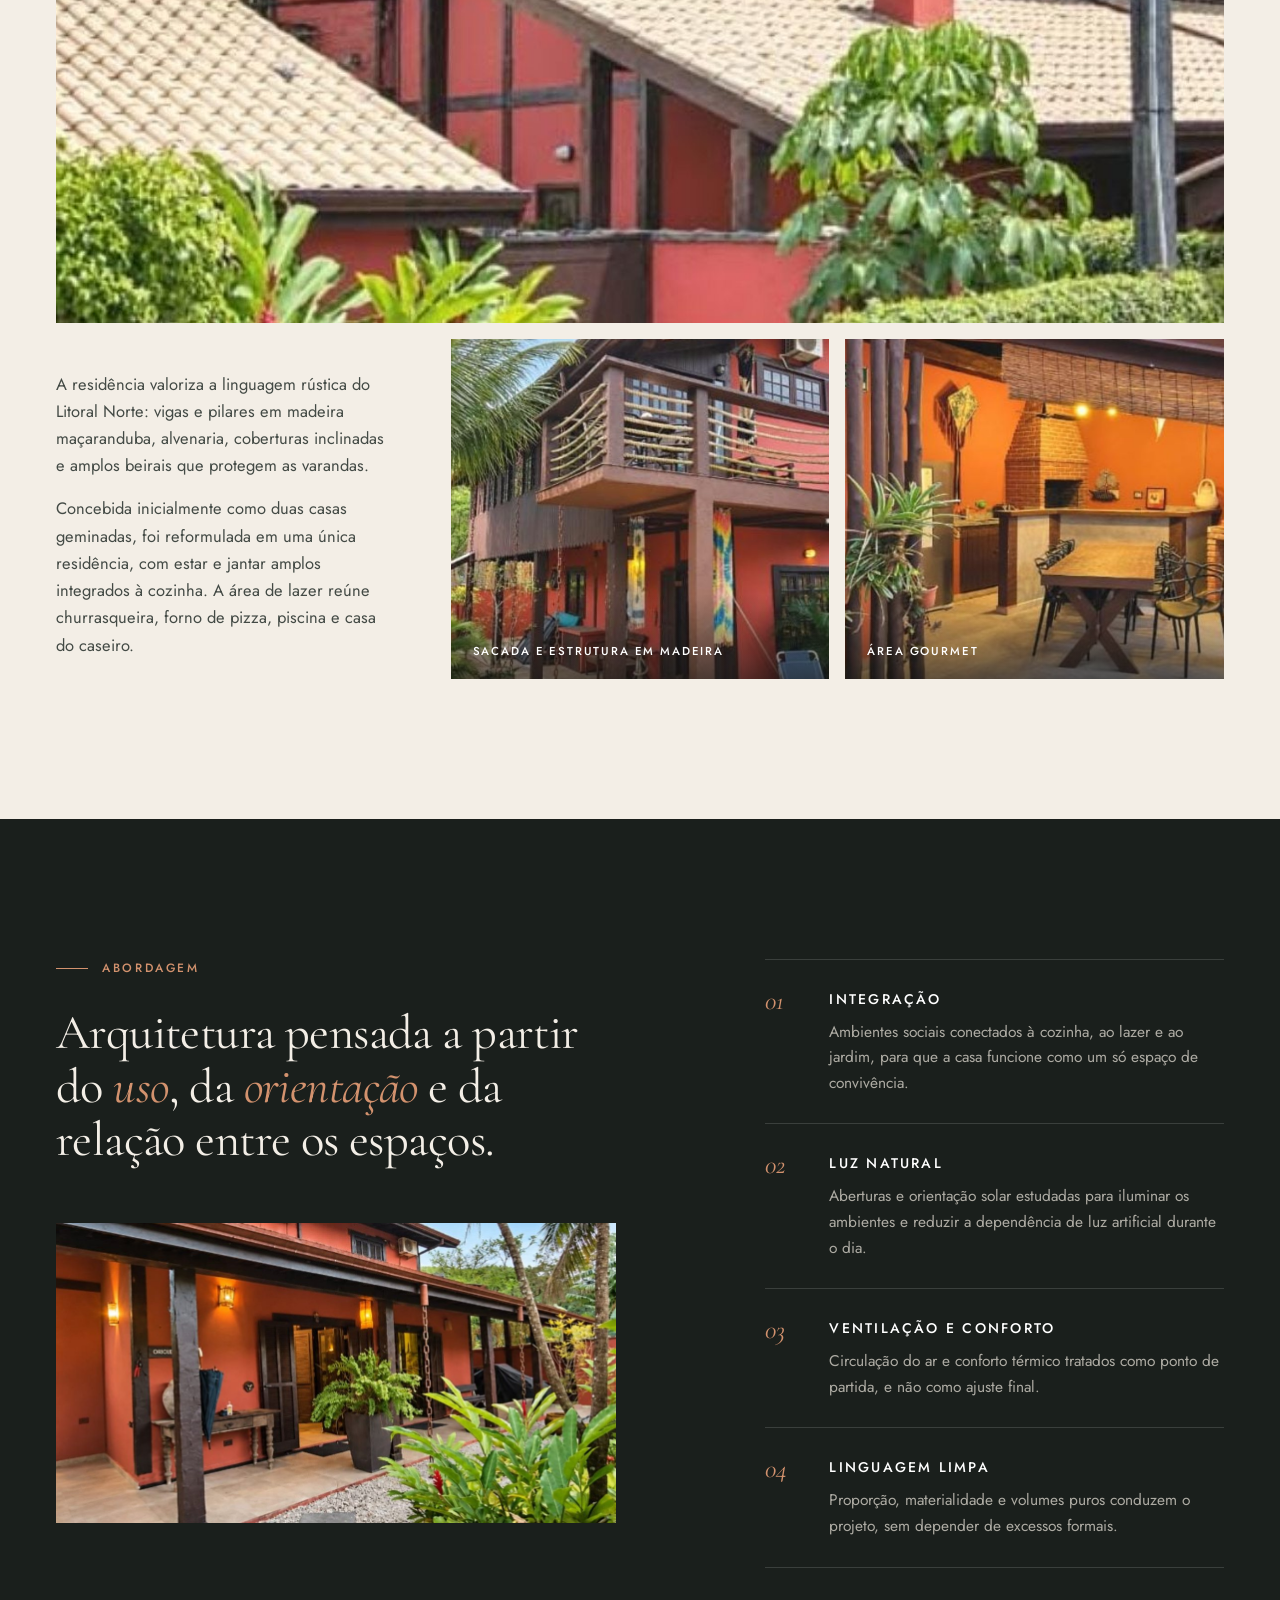
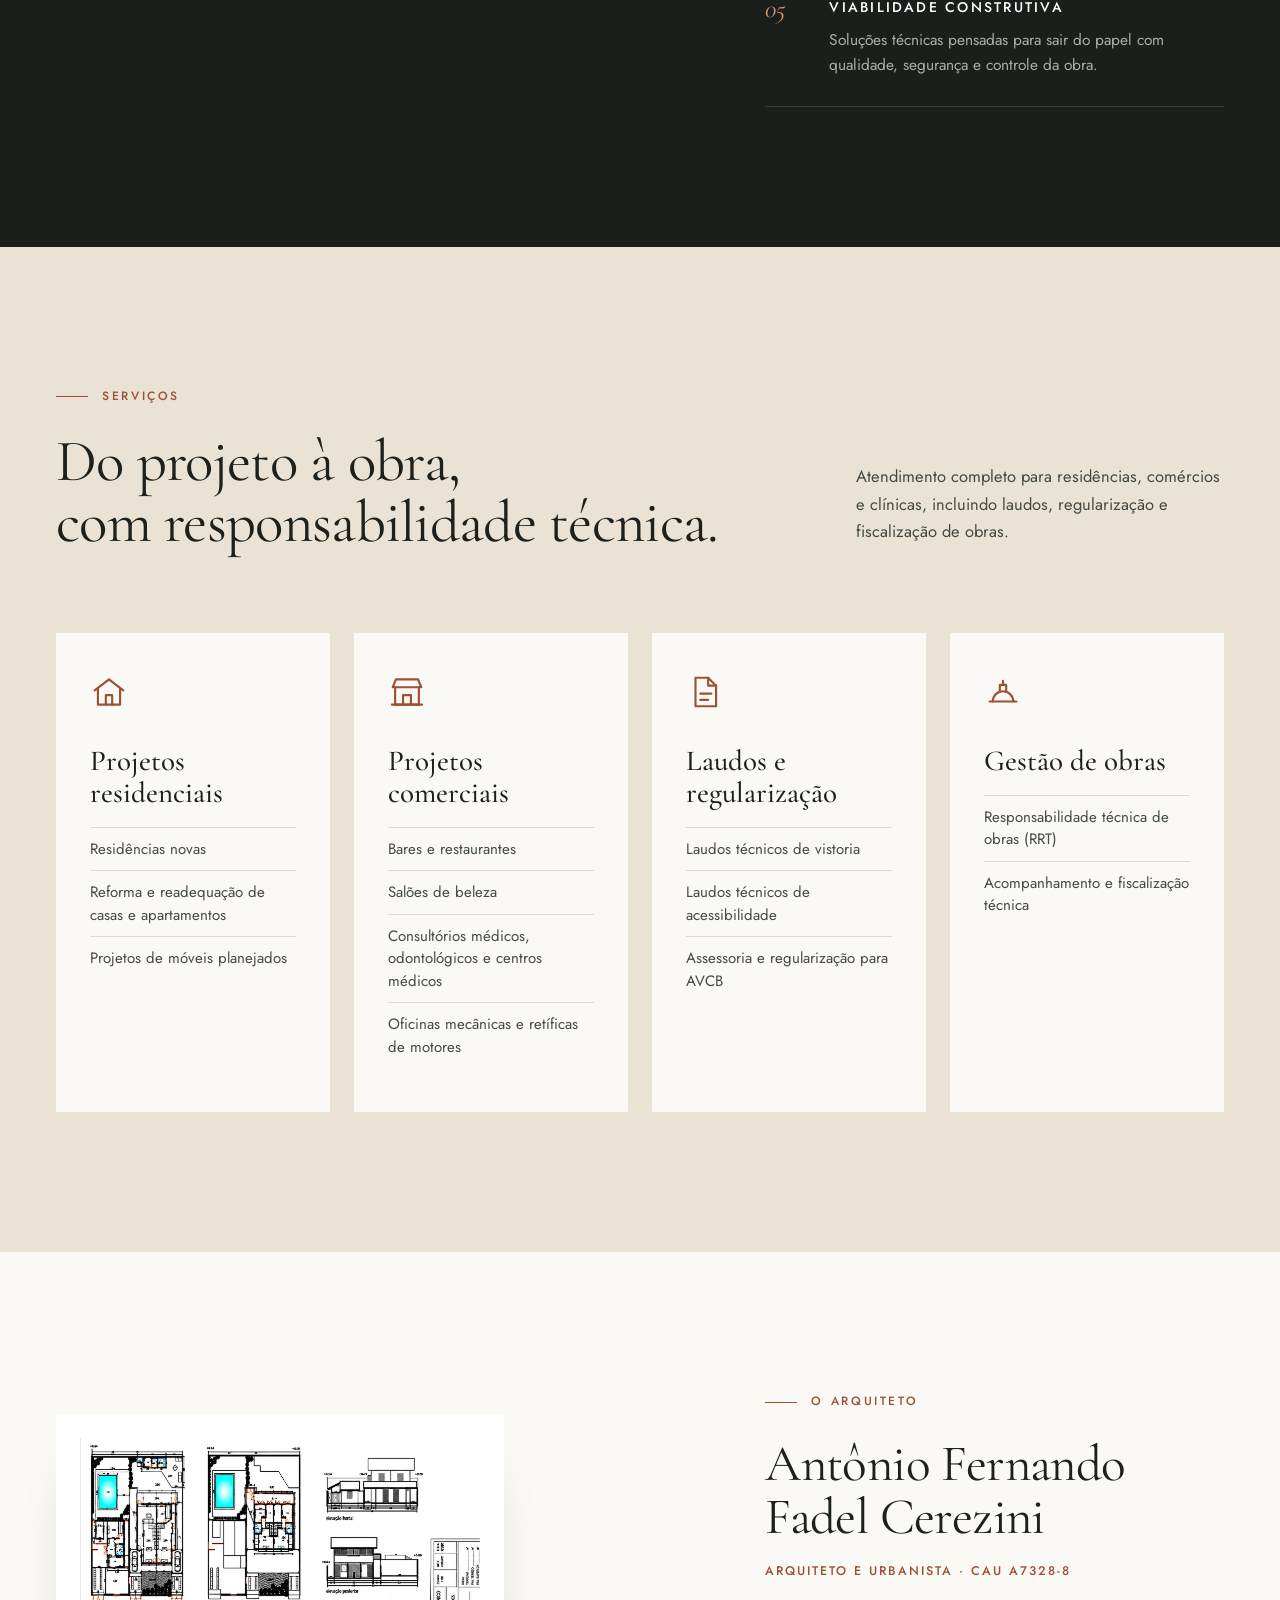
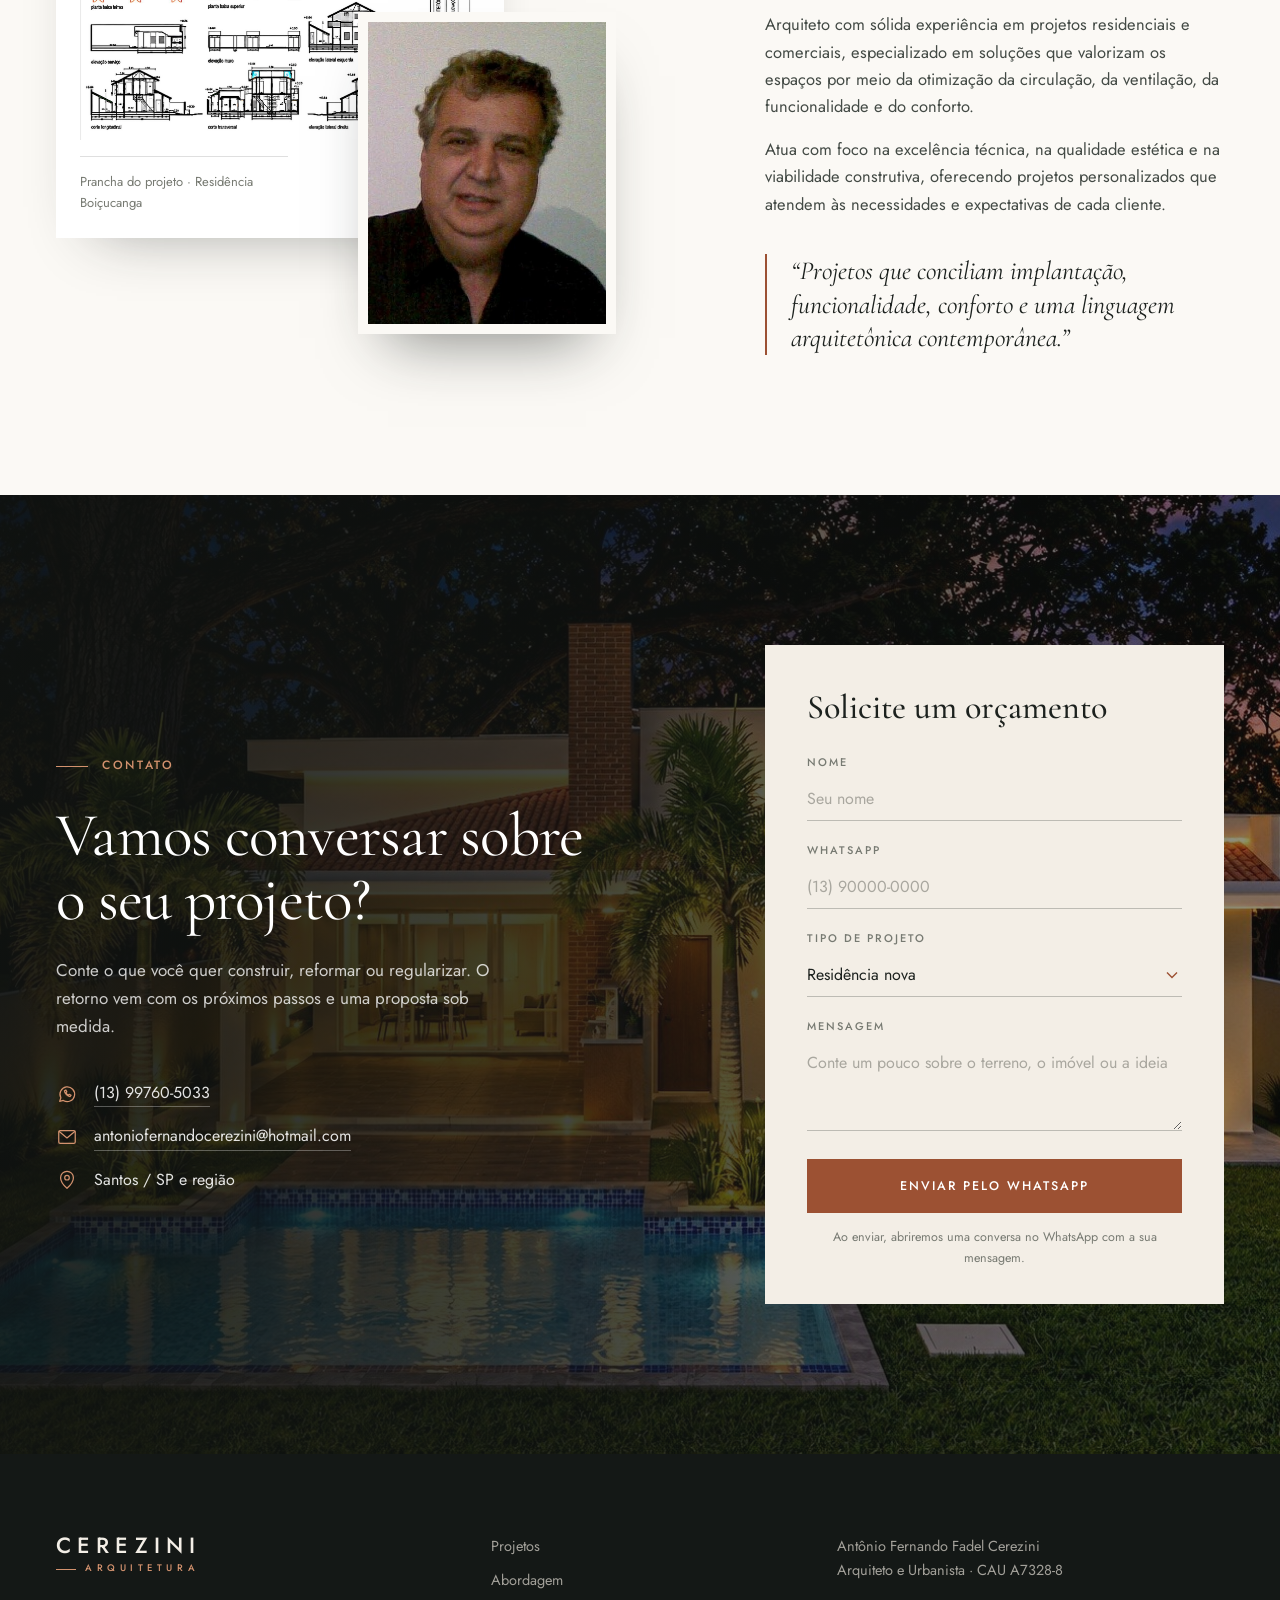
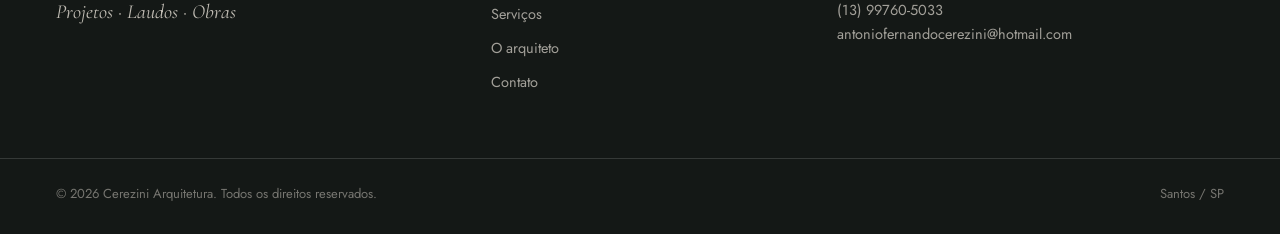
==== commit b32ce88b: "Corrige a casa do caseiro da Nova Cintra para o térreo Co-Authored-By: Claude Opus 5.5 <noreply@anth" ====
--- a/index.html
+++ b/index.html
@@ -120,7 +120,7 @@
 
             <div class="project-text reveal">
               <p>Concebida para valorizar a luz, as vistas e os recursos naturais do terreno. A fachada envidraçada e curva cria continuidade visual entre a sala de pé-direito duplo e o jardim.</p>
-              <p>Os pavimentos acompanham a topografia: dormitórios e estar íntimo em cima, garagem e casa do caseiro no subsolo.</p>
+              <p>Os pavimentos acompanham a topografia: dormitórios e estar íntimo em cima, casa do caseiro no térreo e garagem no subsolo.</p>
 
               <ul class="features">
                 <li>
